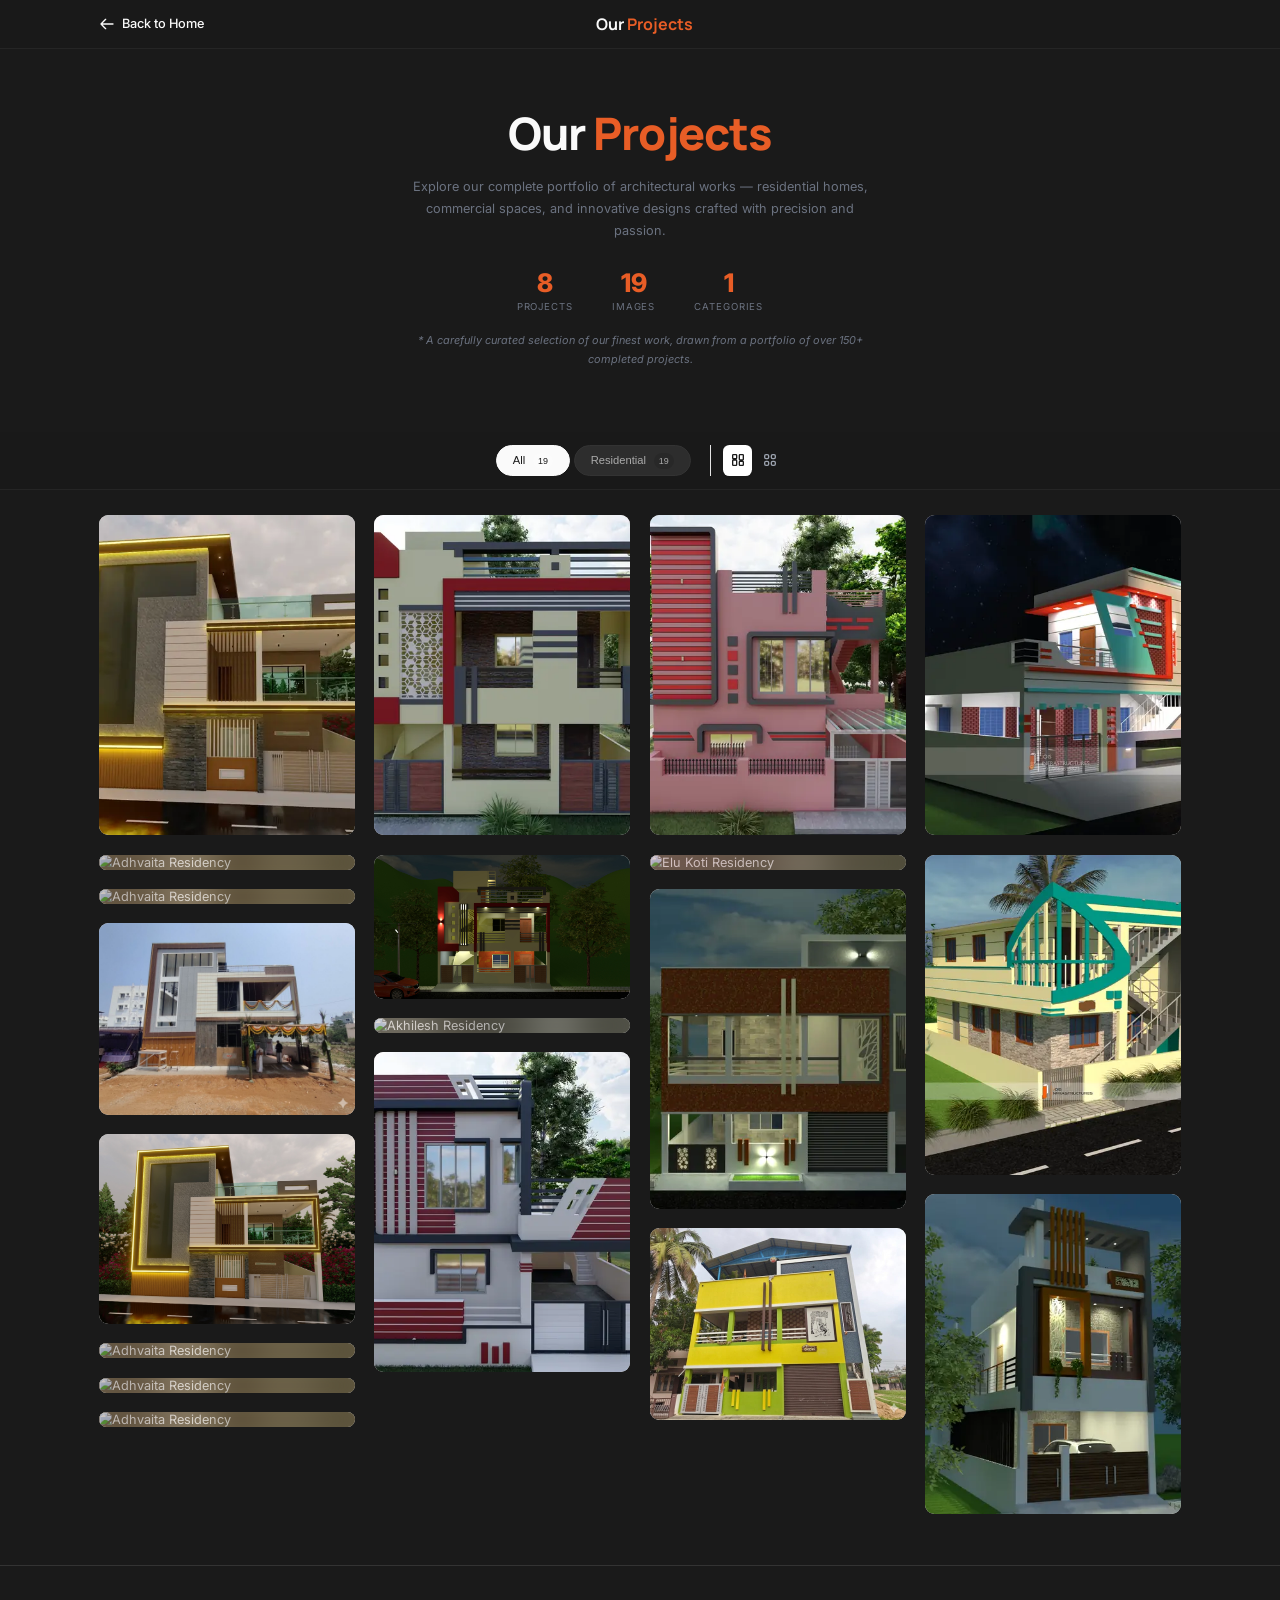
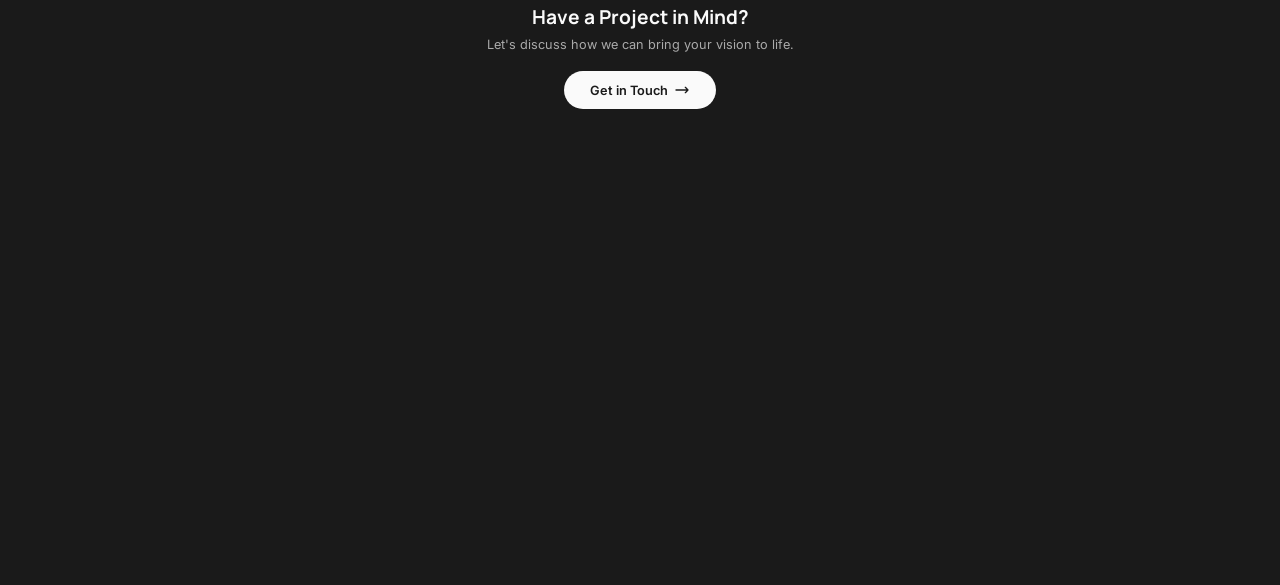
==== all_projects.html @ acb68483 "Initial COmmit" ====
<!DOCTYPE html>
<html lang="en">
<head>
    <meta charset="UTF-8">
    <meta name="viewport" content="width=device-width, initial-scale=1.0">
    <title>Jois Infrastructures</title>
    
    <!-- Your existing CSS -->
    <link rel="stylesheet" href="styles.css">
    
    <!-- Google Fonts (if using) -->
    <link rel="preconnect" href="https://fonts.googleapis.com">
    <link rel="preconnect" href="https://fonts.gstatic.com" crossorigin>
    <link href="https://fonts.googleapis.com/css2?family=Manrope:wght@300;400;500;600;700;800&family=Inter:wght@300;400;500;600;700&display=swap" rel="stylesheet">
    <link rel="icon" type="image/png" sizes="16x16" href="images/logo/icon/16x16.png">
    <link rel="icon" type="image/png" sizes="48x48" href="images/logo/icon/48x48.png">
    <link rel="icon" type="image/png" sizes="128x128" href="images/logo/icon/128x128.png">
    <script src="https://cdn.tailwindcss.com"></script>
    <script>
      tailwind.config = {
        theme: {
          extend: {
            colors: {
              primary: '#1A1A1A',
              'primary-container': '#2D2D2D',
              secondary: '#666666',
              tertiary: '#7A2E0A',
              'tertiary-container': '#B84417',
              'tertiary-fixed': '#FFB088',
              'tertiary-fixed-dim': '#E85D26',
              'on-primary': '#ffffff',
              'on-surface': '#1A1A1A',
              'on-surface-variant': '#555555',
              surface: '#FAFAFA',
              'surface-container': '#F2F2F2',
              'surface-container-low': '#F5F5F5',
              'surface-container-lowest': '#ffffff',
              'surface-container-high': '#EBEBEB',
              'surface-dim': '#E0E0E0',
              outline: '#999999',
              'outline-variant': '#D0D0D0',
              'primary-fixed': '#FFE0D0',
              'primary-fixed-dim': '#FFB088',
            },
            fontFamily: {
              manrope: ['Manrope', 'sans-serif'],
              inter: ['Inter', 'sans-serif'],
            },
          }
        }
      }
    </script>
    
    <style>
        /* ============================================
           PROJECTS PAGE SPECIFIC STYLES
           ============================================ */
        
        * {
            margin: 0;
            padding: 0;
            box-sizing: border-box;
        }

        body {
            font-family: 'Inter', sans-serif;
            background-color: #1A1A1A;
            color: #FAFAFA;
            min-height: 100vh;
        }

        h1, h2, h3, h4, .header-title {
            font-family: 'Manrope', sans-serif;
        }

        /* ============================================
           HEADER / NAVIGATION
           ============================================ */
        .projects-header {
            position: fixed;
            top: 0;
            left: 0;
            right: 0;
            z-index: 100;
            background: rgba(26, 26, 26, 0.95);
            backdrop-filter: blur(20px);
            -webkit-backdrop-filter: blur(20px);
            border-bottom: 1px solid rgba(255, 255, 255, 0.05);
            transition: all 0.3s ease;
        }

        .projects-header.scrolled {
            box-shadow: 0 4px 20px rgba(0, 0, 0, 0.5);
        }

        .header-inner {
            max-width: 1400px;
            margin: 0 auto;
            padding: 1rem 1.5rem;
            display: flex;
            justify-content: space-between;
            align-items: center;
        }

        .back-link {
            display: flex;
            align-items: center;
            gap: 0.5rem;
            color: #FAFAFA;
            text-decoration: none;
            font-weight: 500;
            transition: color 0.3s;
        }

        .back-link:hover {
            color: #E85D26;
        }

        .back-link svg {
            width: 20px;
            height: 20px;
            transition: transform 0.3s;
        }

        .back-link:hover svg {
            transform: translateX(-4px);
        }

        .header-title {
            font-size: 1.25rem;
            font-weight: 700;
        }

        .header-title span {
            color: #E85D26;
        }

        /* ============================================
           PAGE HERO
           ============================================ */
        .page-hero {
            padding: 8rem 1.5rem 3rem;
            text-align: center;
            background: linear-gradient(to bottom, #1A1A1A, #1A1A1A);
        }

        .page-hero h1 {
            font-size: clamp(2rem, 5vw, 3.5rem);
            font-weight: 800;
            margin-bottom: 1rem;
            letter-spacing: -0.02em;
        }

        .page-hero h1 span {
            color: #E85D26;
        }

        .page-hero p {
            color: #6b7280;
            max-width: 600px;
            margin: 0 auto 2rem;
            line-height: 1.7;
        }

        /* Stats */
        .stats-row {
            display: flex;
            justify-content: center;
            gap: 3rem;
            margin-top: 2rem;
        }

        .stat-item {
            text-align: center;
        }

        .stat-number {
            font-size: 2rem;
            font-weight: 800;
            color: #E85D26;
        }

        .stat-label {
            font-size: 0.75rem;
            text-transform: uppercase;
            letter-spacing: 0.1em;
            color: #6b7280;
            margin-top: 0.25rem;
        }

        .stats-disclaimer {
            margin-top: 1.5rem;
            font-size: 0.85rem;
            color: #AAAAAA;
            font-style: italic;
            max-width: 600px;
            margin-left: auto;
            margin-right: auto;
        }

        /* ============================================
           FILTER TABS
           ============================================ */
        .filter-section {
            position: sticky;
            top: 60px;
            z-index: 50;
            background: rgba(26, 26, 26, 0.95);
            backdrop-filter: blur(10px);
            -webkit-backdrop-filter: blur(10px);
            padding: 1rem 1.5rem;
            border-bottom: 1px solid rgba(255, 255, 255, 0.05);
        }

        .filter-container {
            max-width: 1400px;
            margin: 0 auto;
            display: flex;
            justify-content: center;
            align-items: center;
            gap: 0.5rem;
            flex-wrap: wrap;
        }

        .filter-btn {
            padding: 0.5rem 1.25rem;
            border: 1px solid #333333;
            background: #2D2D2D;
            border-radius: 9999px;
            font-size: 0.875rem;
            font-weight: 500;
            color: #AAAAAA;
            cursor: pointer;
            transition: all 0.3s cubic-bezier(0.4, 0, 0.2, 1);
        }

        .filter-btn:hover {
            border-color: #E85D26;
            color: #E85D26;
        }

        .filter-btn.active {
            background: #FAFAFA;
            border-color: #FAFAFA;
            color: #1A1A1A;
        }

        .filter-btn .count {
            display: inline-flex;
            align-items: center;
            justify-content: center;
            min-width: 20px;
            height: 20px;
            padding: 0 6px;
            margin-left: 6px;
            background: rgba(0, 0, 0, 0.1);
            border-radius: 10px;
            font-size: 0.7rem;
        }

        .filter-btn.active .count {
            background: rgba(255, 255, 255, 0.2);
        }

        /* View toggle */
        .view-toggle {
            display: flex;
            gap: 0.25rem;
            margin-left: 1rem;
            padding-left: 1rem;
            border-left: 1px solid #e5e5e5;
        }

        .view-btn {
            padding: 0.5rem;
            background: transparent;
            border: none;
            border-radius: 8px;
            cursor: pointer;
            color: #9ca3af;
            transition: all 0.2s;
        }

        .view-btn:hover {
            color: #6b7280;
            background: rgba(0, 0, 0, 0.05);
        }

        .view-btn.active {
            color: #1A1A1A;
            background: white;
            box-shadow: 0 1px 3px rgba(0, 0, 0, 0.1);
        }

        .view-btn svg {
            width: 20px;
            height: 20px;
        }

        /* ============================================
           MASONRY GRID
           ============================================ */
        .gallery-section {
            padding: 2rem 1.5rem 4rem;
            max-width: 1400px;
            margin: 0 auto;
        }

        /* CSS Columns Masonry */
        .masonry-grid {
            column-count: 2;
            column-gap: 1rem;
        }

        @media (min-width: 640px) {
            .masonry-grid {
                column-count: 2;
                column-gap: 1.25rem;
            }
        }

        @media (min-width: 768px) {
            .masonry-grid {
                column-count: 3;
            }
        }

        @media (min-width: 1024px) {
            .masonry-grid {
                column-count: 4;
                column-gap: 1.5rem;
            }
        }

        /* Grid View (alternative) */
        .masonry-grid.grid-view {
            column-count: unset;
            display: grid;
            grid-template-columns: repeat(2, 1fr);
            gap: 1rem;
        }

        @media (min-width: 640px) {
            .masonry-grid.grid-view {
                grid-template-columns: repeat(3, 1fr);
            }
        }

        @media (min-width: 1024px) {
            .masonry-grid.grid-view {
                grid-template-columns: repeat(4, 1fr);
                gap: 1.25rem;
            }
        }

        /* ============================================
           MASONRY ITEM / PROJECT CARD
           ============================================ */
        .masonry-item {
            break-inside: avoid;
            margin-bottom: 1rem;
            position: relative;
            border-radius: 12px;
            overflow: hidden;
            background: #e5e5e5;
            cursor: pointer;
            transition: transform 0.4s cubic-bezier(0.4, 0, 0.2, 1),
                        box-shadow 0.4s cubic-bezier(0.4, 0, 0.2, 1);
        }

        @media (min-width: 768px) {
            .masonry-item {
                margin-bottom: 1.25rem;
            }
        }

        @media (min-width: 1024px) {
            .masonry-item {
                margin-bottom: 1.5rem;
            }
        }

        .masonry-item:hover {
            transform: translateY(-4px);
            box-shadow: 0 20px 40px rgba(0, 0, 0, 0.15);
        }

        /* Grid view adjustments */
        .masonry-grid.grid-view .masonry-item {
            margin-bottom: 0;
            aspect-ratio: 4/5;
        }

        /* Image container */
        .masonry-image-container {
            position: relative;
            width: 100%;
            overflow: hidden;
        }

        .masonry-grid.grid-view .masonry-image-container {
            height: 100%;
        }

        /* Blur placeholder */
        .masonry-blur {
            position: absolute;
            inset: 0;
            width: 100%;
            height: 100%;
            object-fit: cover;
            filter: blur(20px);
            transform: scale(1.1);
            transition: opacity 0.4s ease;
            z-index: 1;
        }

        .masonry-blur.hidden {
            opacity: 0;
        }

        /* Main image */
        .masonry-image {
            width: 100%;
            height: auto;
            display: block;
            opacity: 0;
            transition: opacity 0.4s ease, transform 0.6s cubic-bezier(0.4, 0, 0.2, 1);
        }

        .masonry-grid.grid-view .masonry-image {
            position: absolute;
            inset: 0;
            height: 100%;
            object-fit: cover;
        }

        .masonry-image.loaded {
            opacity: 1;
        }

        .masonry-item:hover .masonry-image {
            transform: scale(1.05);
        }

        /* Project overlay */
        .masonry-overlay {
            position: absolute;
            inset: 0;
            display: flex;
            flex-direction: column;
            justify-content: flex-end;
            padding: 1.25rem;
            background: linear-gradient(
                to top,
                rgba(45, 41, 38, 0.95) 0%,
                rgba(45, 41, 38, 0.6) 40%,
                transparent 100%
            );
            opacity: 0;
            transition: opacity 0.3s ease;
            z-index: 10;
        }

        .masonry-item:hover .masonry-overlay {
            opacity: 1;
        }

        /* Always show on touch devices */
        @media (hover: none) and (pointer: coarse) {
            .masonry-overlay {
                opacity: 1;
                background: linear-gradient(
                    to top,
                    rgba(45, 41, 38, 0.9) 0%,
                    rgba(45, 41, 38, 0.4) 50%,
                    transparent 100%
                );
            }
        }

        .masonry-overlay h3 {
            color: white;
            font-size: 1rem;
            font-weight: 700;
            margin-bottom: 0.25rem;
            line-height: 1.3;
        }

        @media (min-width: 768px) {
            .masonry-overlay h3 {
                font-size: 1.125rem;
            }
        }

        .masonry-overlay .category {
            font-size: 0.65rem;
            text-transform: uppercase;
            letter-spacing: 0.1em;
            color: rgba(255, 255, 255, 0.7);
            margin-bottom: 0.25rem;
        }

        .masonry-overlay .location {
            display: flex;
            align-items: center;
            gap: 0.25rem;
            font-size: 0.75rem;
            color: rgba(255, 255, 255, 0.8);
        }

        .masonry-overlay .location svg {
            width: 12px;
            height: 12px;
            flex-shrink: 0;
        }

        /* Image count badge */
        .image-count {
            position: absolute;
            top: 0.75rem;
            right: 0.75rem;
            display: flex;
            align-items: center;
            gap: 0.25rem;
            padding: 0.35rem 0.6rem;
            background: rgba(0, 0, 0, 0.6);
            backdrop-filter: blur(8px);
            border-radius: 6px;
            color: white;
            font-size: 0.7rem;
            font-weight: 500;
            z-index: 15;
            opacity: 0;
            transform: translateY(-5px);
            transition: all 0.3s ease;
        }

        .masonry-item:hover .image-count {
            opacity: 1;
            transform: translateY(0);
        }

        @media (hover: none) {
            .image-count {
                opacity: 1;
                transform: translateY(0);
            }
        }

        .image-count svg {
            width: 12px;
            height: 12px;
        }

        /* ============================================
           ITEM ANIMATIONS
           ============================================ */
        @keyframes fadeInUp {
            from {
                opacity: 0;
                transform: translateY(30px);
            }
            to {
                opacity: 1;
                transform: translateY(0);
            }
        }

        .masonry-item {
            opacity: 0;
            animation: fadeInUp 0.6s cubic-bezier(0.16, 1, 0.3, 1) forwards;
        }

        /* Filter transition */
        .masonry-item.filtering-out {
            opacity: 0;
            transform: scale(0.9);
            transition: all 0.3s ease;
        }

        .masonry-item.hidden {
            display: none;
        }

        /* ============================================
           LIGHTBOX
           ============================================ */
        .lightbox {
            position: fixed;
            inset: 0;
            z-index: 1000;
            background: rgba(0, 0, 0, 0.95);
            display: flex;
            align-items: center;
            justify-content: center;
            opacity: 0;
            visibility: hidden;
            transition: all 0.3s ease;
        }

        .lightbox.active {
            opacity: 1;
            visibility: visible;
        }

        .lightbox-content {
            position: relative;
            max-width: 90vw;
            max-height: 90vh;
            display: flex;
            flex-direction: column;
            align-items: center;
        }

        .lightbox-image-container {
            position: relative;
            display: flex;
            align-items: center;
            justify-content: center;
            max-width: 100%;
            max-height: 80vh;
        }

        .lightbox-image {
            max-width: 100%;
            max-height: 80vh;
            object-fit: contain;
            border-radius: 8px;
            opacity: 0;
            transition: opacity 0.3s ease;
        }

        .lightbox-image.loaded {
            opacity: 1;
        }

        .lightbox-loader {
            position: absolute;
            width: 40px;
            height: 40px;
            border: 3px solid rgba(255, 255, 255, 0.2);
            border-top-color: white;
            border-radius: 50%;
            animation: spin 1s linear infinite;
        }

        @keyframes spin {
            to { transform: rotate(360deg); }
        }

        .lightbox-loader.hidden {
            display: none;
        }

        /* Lightbox info */
        .lightbox-info {
            text-align: center;
            padding: 1.5rem;
            color: white;
        }

        .lightbox-title {
            font-size: 1.25rem;
            font-weight: 700;
            margin-bottom: 0.25rem;
        }

        .lightbox-meta {
            font-size: 0.875rem;
            color: rgba(255, 255, 255, 0.7);
        }

        .lightbox-counter {
            font-size: 0.75rem;
            color: rgba(255, 255, 255, 0.5);
            margin-top: 0.5rem;
        }

        /* Lightbox controls */
        .lightbox-close {
            position: absolute;
            top: 1rem;
            right: 1rem;
            width: 44px;
            height: 44px;
            display: flex;
            align-items: center;
            justify-content: center;
            background: rgba(255, 255, 255, 0.1);
            border: none;
            border-radius: 50%;
            color: white;
            cursor: pointer;
            transition: all 0.2s;
            z-index: 10;
        }

        .lightbox-close:hover {
            background: rgba(255, 255, 255, 0.2);
            transform: rotate(90deg);
        }

        .lightbox-close svg {
            width: 24px;
            height: 24px;
        }

        .lightbox-nav {
            position: absolute;
            top: 50%;
            transform: translateY(-50%);
            width: 50px;
            height: 50px;
            display: flex;
            align-items: center;
            justify-content: center;
            background: rgba(255, 255, 255, 0.1);
            border: none;
            border-radius: 50%;
            color: white;
            cursor: pointer;
            transition: all 0.2s;
            z-index: 10;
        }

        .lightbox-nav:hover {
            background: rgba(255, 255, 255, 0.2);
        }

        .lightbox-nav:disabled {
            opacity: 0.3;
            cursor: not-allowed;
        }

        .lightbox-nav svg {
            width: 24px;
            height: 24px;
        }

        .lightbox-prev {
            left: 1rem;
        }

        .lightbox-next {
            right: 1rem;
        }

        @media (max-width: 768px) {
            .lightbox-nav {
                width: 40px;
                height: 40px;
            }

            .lightbox-prev {
                left: 0.5rem;
            }

            .lightbox-next {
                right: 0.5rem;
            }
        }

        /* Thumbnail strip */
        .lightbox-thumbnails {
            display: flex;
            gap: 0.5rem;
            padding: 1rem;
            max-width: 100%;
            overflow-x: auto;
            scrollbar-width: none;
        }

        .lightbox-thumbnails::-webkit-scrollbar {
            display: none;
        }

        .lightbox-thumb {
            flex-shrink: 0;
            width: 60px;
            height: 60px;
            border-radius: 6px;
            overflow: hidden;
            cursor: pointer;
            opacity: 0.5;
            transition: all 0.2s;
            border: 2px solid transparent;
        }

        .lightbox-thumb:hover {
            opacity: 0.8;
        }

        .lightbox-thumb.active {
            opacity: 1;
            border-color: white;
        }

        .lightbox-thumb img {
            width: 100%;
            height: 100%;
            object-fit: cover;
        }

        /* ============================================
           LOADING STATE
           ============================================ */
        .loading-state {
            display: flex;
            flex-direction: column;
            align-items: center;
            justify-content: center;
            min-height: 400px;
            color: #6b7280;
        }

        .loading-spinner {
            width: 40px;
            height: 40px;
            border: 3px solid #e5e5e5;
            border-top-color: #E85D26;
            border-radius: 50%;
            animation: spin 1s linear infinite;
            margin-bottom: 1rem;
        }

        /* ============================================
           EMPTY STATE
           ============================================ */
        .empty-state {
            display: flex;
            flex-direction: column;
            align-items: center;
            justify-content: center;
            min-height: 300px;
            text-align: center;
            color: #6b7280;
            padding: 2rem;
        }

        .empty-state svg {
            width: 64px;
            height: 64px;
            margin-bottom: 1rem;
            opacity: 0.5;
        }

        .empty-state h3 {
            font-size: 1.25rem;
            font-weight: 600;
            margin-bottom: 0.5rem;
            color: #1A1A1A;
        }

        .empty-state p {
            margin-bottom: 1.5rem;
        }

        .empty-state button {
            padding: 0.75rem 1.5rem;
            background: #1A1A1A;
            color: white;
            border: none;
            border-radius: 9999px;
            font-weight: 500;
            cursor: pointer;
            transition: background 0.3s;
        }

        .empty-state button:hover {
            background: #E85D26;
        }

        /* ============================================
           FOOTER
           ============================================ */
        .projects-footer {
            padding: 3rem 1.5rem;
            text-align: center;
            background: #1A1A1A;
            border-top: 1px solid #333333;
        }

        .footer-cta h3 {
            font-size: 1.5rem;
            font-weight: 700;
            margin-bottom: 0.5rem;
            color: #FAFAFA;
        }

        .footer-cta p {
            color: #AAAAAA;
            margin-bottom: 1.5rem;
        }

        .footer-cta a {
            display: inline-flex;
            align-items: center;
            gap: 0.5rem;
            padding: 0.875rem 2rem;
            background: #FAFAFA;
            color: #1A1A1A;
            text-decoration: none;
            border-radius: 9999px;
            font-weight: 600;
            transition: all 0.3s;
        }

        .footer-cta a:hover {
            background: #E85D26;
            color: white;
            transform: translateY(-2px);
        }

        /* ============================================
           SCROLL TO TOP
           ============================================ */
        .scroll-to-top {
            position: fixed;
            bottom: 2rem;
            right: 2rem;
            width: 48px;
            height: 48px;
            display: flex;
            align-items: center;
            justify-content: center;
            background: #1A1A1A;
            color: white;
            border: none;
            border-radius: 50%;
            cursor: pointer;
            opacity: 0;
            visibility: hidden;
            transform: translateY(10px);
            transition: all 0.3s ease;
            z-index: 50;
            box-shadow: 0 4px 15px rgba(0, 0, 0, 0.2);
        }

        .scroll-to-top.visible {
            opacity: 1;
            visibility: visible;
            transform: translateY(0);
        }

        .scroll-to-top:hover {
            background: #E85D26;
            transform: translateY(-2px);
        }

        .scroll-to-top svg {
            width: 24px;
            height: 24px;
        }
    </style>
</head>
<body>
    <!-- Header -->
    <header class="projects-header" id="projects-header">
        <div class="header-inner">
            <a href="index.html" class="back-link">
                <svg fill="none" stroke="currentColor" viewBox="0 0 24 24">
                    <path stroke-linecap="round" stroke-linejoin="round" stroke-width="2" d="M10 19l-7-7m0 0l7-7m-7 7h18"/>
                </svg>
                <span>Back to Home</span>
            </a>
            <div class="header-title">Our <span>Projects</span></div>
            <div style="width: 120px;"></div> <!-- Spacer for centering -->
        </div>
    </header>

    <!-- Page Hero -->
    <section class="page-hero">
        <h1>Our <span>Projects</span></h1>
        <p>Explore our complete portfolio of architectural works — residential homes, commercial spaces, and innovative designs crafted with precision and passion.</p>
        
        <div class="stats-row" id="stats-row">
            <div class="stat-item">
                <div class="stat-number" id="stat-projects">0</div>
                <div class="stat-label">Projects</div>
            </div>
            <div class="stat-item">
                <div class="stat-number" id="stat-images">0</div>
                <div class="stat-label">Images</div>
            </div>
            <div class="stat-item">
                <div class="stat-number" id="stat-categories">0</div>
                <div class="stat-label">Categories</div>
            </div>
        </div>
        
        <div class="stats-disclaimer">
            <p>* A carefully curated selection of our finest work, drawn from a portfolio of over 150+ completed projects.</p>
        </div>
    </section>

    <!-- Filter Section -->
    <section class="filter-section" id="filter-section">
        <div class="filter-container">
            <div id="filter-buttons">
                <!-- Filters injected by JS -->
            </div>
            
            <div class="view-toggle">
                <button class="view-btn active" data-view="masonry" title="Masonry View">
                    <svg fill="none" stroke="currentColor" viewBox="0 0 24 24">
                        <path stroke-linecap="round" stroke-linejoin="round" stroke-width="2" d="M4 5a1 1 0 011-1h4a1 1 0 011 1v4a1 1 0 01-1 1H5a1 1 0 01-1-1V5zm10 0a1 1 0 011-1h4a1 1 0 011 1v6a1 1 0 01-1 1h-4a1 1 0 01-1-1V5zM4 13a1 1 0 011-1h4a1 1 0 011 1v6a1 1 0 01-1 1H5a1 1 0 01-1-1v-6zm10 2a1 1 0 011-1h4a1 1 0 011 1v4a1 1 0 01-1 1h-4a1 1 0 01-1-1v-4z"/>
                    </svg>
                </button>
                <button class="view-btn" data-view="grid" title="Grid View">
                    <svg fill="none" stroke="currentColor" viewBox="0 0 24 24">
                        <path stroke-linecap="round" stroke-linejoin="round" stroke-width="2" d="M4 6a2 2 0 012-2h2a2 2 0 012 2v2a2 2 0 01-2 2H6a2 2 0 01-2-2V6zm10 0a2 2 0 012-2h2a2 2 0 012 2v2a2 2 0 01-2 2h-2a2 2 0 01-2-2V6zM4 16a2 2 0 012-2h2a2 2 0 012 2v2a2 2 0 01-2 2H6a2 2 0 01-2-2v-2zm10 0a2 2 0 012-2h2a2 2 0 012 2v2a2 2 0 01-2 2h-2a2 2 0 01-2-2v-2z"/>
                    </svg>
                </button>
            </div>
        </div>
    </section>

    <!-- Gallery Section -->
    <section class="gallery-section">
        <div class="masonry-grid" id="masonry-grid">
            <!-- Loading State -->
            <div class="loading-state" id="loading-state">
                <div class="loading-spinner"></div>
                <p>Loading projects...</p>
            </div>
        </div>
    </section>

    <!-- Footer CTA -->
    <footer class="projects-footer">
        <div class="footer-cta">
            <h3>Have a Project in Mind?</h3>
            <p>Let's discuss how we can bring your vision to life.</p>
            <a href="index.html#contact">
                Get in Touch
                <svg fill="none" stroke="currentColor" viewBox="0 0 24 24" style="width:20px;height:20px">
                    <path stroke-linecap="round" stroke-linejoin="round" stroke-width="2" d="M17 8l4 4m0 0l-4 4m4-4H3"/>
                </svg>
            </a>
        </div>
    </footer>

    <!-- Scroll to Top -->
    <button class="scroll-to-top" id="scroll-to-top" aria-label="Scroll to top">
        <svg fill="none" stroke="currentColor" viewBox="0 0 24 24">
            <path stroke-linecap="round" stroke-linejoin="round" stroke-width="2" d="M5 10l7-7m0 0l7 7m-7-7v18"/>
        </svg>
    </button>

    <!-- Lightbox -->
    <div class="lightbox" id="lightbox" role="dialog" aria-modal="true" aria-label="Image viewer">
        <button class="lightbox-close" id="lightbox-close" aria-label="Close lightbox">
            <svg fill="none" stroke="currentColor" viewBox="0 0 24 24">
                <path stroke-linecap="round" stroke-linejoin="round" stroke-width="2" d="M6 18L18 6M6 6l12 12"/>
            </svg>
        </button>
        
        <button class="lightbox-nav lightbox-prev" id="lightbox-prev" aria-label="Previous image">
            <svg fill="none" stroke="currentColor" viewBox="0 0 24 24">
                <path stroke-linecap="round" stroke-linejoin="round" stroke-width="2" d="M15 19l-7-7 7-7"/>
            </svg>
        </button>
        
        <div class="lightbox-content">
            <div class="lightbox-image-container">
                <div class="lightbox-loader" id="lightbox-loader"></div>
                <img src="" alt="" class="lightbox-image" id="lightbox-image">
            </div>
            <div class="lightbox-info">
                <h4 class="lightbox-title" id="lightbox-title">Project Name</h4>
                <p class="lightbox-meta" id="lightbox-meta">Category • Location</p>
                <p class="lightbox-counter" id="lightbox-counter">1 / 5</p>
            </div>
            <div class="lightbox-thumbnails" id="lightbox-thumbnails">
                <!-- Thumbnails injected by JS -->
            </div>
        </div>
        
        <button class="lightbox-nav lightbox-next" id="lightbox-next" aria-label="Next image">
            <svg fill="none" stroke="currentColor" viewBox="0 0 24 24">
                <path stroke-linecap="round" stroke-linejoin="round" stroke-width="2" d="M9 5l7 7-7 7"/>
            </svg>
        </button>
    </div>

    <!-- JavaScript -->
    <script>
    (function() {
        'use strict';

        // ============================================
        // CONFIGURATION
        // ============================================
        const CONFIG = {
            jsonPath: 'projects.json',
            defaultCategory: 'All',
            animationDelay: 0.05,
            observerThreshold: 0.1,
            observerRootMargin: '100px'
        };

        // ============================================
        // STATE
        // ============================================
        let projects = [];
        let allImages = [];
        let currentFilter = 'All';
        let currentView = 'masonry';
        let lightboxImages = [];
        let lightboxIndex = 0;

        // ============================================
        // DOM ELEMENTS
        // ============================================
        const grid = document.getElementById('masonry-grid');
        const loadingState = document.getElementById('loading-state');
        const filterContainer = document.getElementById('filter-buttons');
        const lightbox = document.getElementById('lightbox');
        const lightboxImage = document.getElementById('lightbox-image');
        const lightboxTitle = document.getElementById('lightbox-title');
        const lightboxMeta = document.getElementById('lightbox-meta');
        const lightboxCounter = document.getElementById('lightbox-counter');
        const lightboxThumbnails = document.getElementById('lightbox-thumbnails');
        const lightboxLoader = document.getElementById('lightbox-loader');
        const scrollToTopBtn = document.getElementById('scroll-to-top');
        const header = document.getElementById('projects-header');

        // ============================================
        // INTERSECTION OBSERVER FOR LAZY LOADING
        // ============================================
        const imageObserver = new IntersectionObserver((entries) => {
            entries.forEach(entry => {
                if (entry.isIntersecting) {
                    const item = entry.target;
                    const img = item.querySelector('.masonry-image');
                    
                    if (img?.dataset.src) {
                        loadImage(img);
                    }
                    
                    imageObserver.unobserve(item);
                }
            });
        }, {
            threshold: CONFIG.observerThreshold,
            rootMargin: CONFIG.observerRootMargin
        });

        // ============================================
        // LOAD IMAGE
        // ============================================
        function loadImage(img) {
            const preload = new Image();
            
            preload.onload = () => {
                img.src = img.dataset.src;
                img.classList.add('loaded');
                
                const blur = img.parentElement.querySelector('.masonry-blur');
                if (blur) {
                    setTimeout(() => blur.classList.add('hidden'), 100);
                }
            };
            
            preload.onerror = () => {
                console.warn('Failed to load:', img.dataset.src);
                img.src = img.dataset.src;
                img.classList.add('loaded');
            };
            
            preload.src = img.dataset.src;
        }

        // ============================================
        // CREATE MASONRY ITEM
        // ============================================
        function createMasonryItem(imageData, index) {
            const item = document.createElement('div');
            item.className = 'masonry-item';
            item.dataset.category = imageData.category;
            item.dataset.projectId = imageData.projectId;
            item.dataset.imageIndex = index;
            item.style.animationDelay = `${index * CONFIG.animationDelay}s`;

            const thumbnail = imageData.thumbnail || imageData.src;
            const blur = imageData.blurDataUrl || '';
            const color = imageData.dominantColor || '#e5e7eb';

            item.innerHTML = `
                <div class="masonry-image-container" style="background-color: ${color}">
                    ${blur ? 
                        `<img src="${blur}" alt="" class="masonry-blur" aria-hidden="true">` : 
                        `<div class="masonry-blur" style="background: ${color}"></div>`
                    }
                    <img 
                        src="[data-uri]"
                        data-src="${thumbnail}"
                        alt="${imageData.name}"
                        class="masonry-image"
                        loading="lazy"
                        decoding="async"
                    >
                </div>
                
                <div class="image-count">
                    <svg fill="none" stroke="currentColor" viewBox="0 0 24 24">
                        <path stroke-linecap="round" stroke-linejoin="round" stroke-width="2" d="M4 16l4.586-4.586a2 2 0 012.828 0L16 16m-2-2l1.586-1.586a2 2 0 012.828 0L20 14m-6-6h.01M6 20h12a2 2 0 002-2V6a2 2 0 00-2-2H6a2 2 0 00-2 2v12a2 2 0 002 2z"/>
                    </svg>
                    ${imageData.totalImages}
                </div>
                
                <div class="masonry-overlay">
                    <p class="category">${imageData.category}</p>
                    <h3>${imageData.name}</h3>
                    <p class="location">
                        <svg fill="currentColor" viewBox="0 0 20 20">
                            <path fill-rule="evenodd" d="M5.05 4.05a7 7 0 119.9 9.9L10 18.9l-4.95-4.95a7 7 0 010-9.9zM10 11a2 2 0 100-4 2 2 0 000 4z" clip-rule="evenodd"/>
                        </svg>
                        ${imageData.location}
                    </p>
                </div>
            `;

            // Click to open lightbox
            item.addEventListener('click', () => {
                openLightbox(imageData.projectId, imageData.imageIndex);
            });

            return item;
        }

        // ============================================
        // FILTER FUNCTIONS
        // ============================================
        function getCategories() {
            const categories = new Set(['All']);
            projects.forEach(p => {
                if (p.category) categories.add(p.category);
            });
            return Array.from(categories);
        }

        function getCategoryCount(category) {
            if (category === 'All') return allImages.length;
            return allImages.filter(img => img.category === category).length;
        }

        function createFilterButtons() {
            const categories = getCategories();
            
            filterContainer.innerHTML = categories.map(cat => `
                <button class="filter-btn ${cat === 'All' ? 'active' : ''}" data-category="${cat}">
                    ${cat}
                    <span class="count">${getCategoryCount(cat)}</span>
                </button>
            `).join('');

            // Add event listeners
            filterContainer.querySelectorAll('.filter-btn').forEach(btn => {
                btn.addEventListener('click', () => {
                    const category = btn.dataset.category;
                    filterProjects(category);
                    
                    // Update active state
                    filterContainer.querySelectorAll('.filter-btn').forEach(b => b.classList.remove('active'));
                    btn.classList.add('active');
                });
            });
        }

        function filterProjects(category) {
            currentFilter = category;
            const items = grid.querySelectorAll('.masonry-item');
            
            items.forEach(item => {
                const itemCategory = item.dataset.category;
                const shouldShow = category === 'All' || itemCategory === category;
                
                if (shouldShow) {
                    item.classList.remove('hidden', 'filtering-out');
                    item.style.animationDelay = '0s';
                    item.style.animation = 'none';
                    item.offsetHeight; // Trigger reflow
                    item.style.animation = '';
                } else {
                    item.classList.add('filtering-out');
                    setTimeout(() => {
                        item.classList.add('hidden');
                    }, 300);
                }
            });
        }

        // ============================================
        // VIEW TOGGLE
        // ============================================
        function initViewToggle() {
            document.querySelectorAll('.view-btn').forEach(btn => {
                btn.addEventListener('click', () => {
                    const view = btn.dataset.view;
                    
                    document.querySelectorAll('.view-btn').forEach(b => b.classList.remove('active'));
                    btn.classList.add('active');
                    
                    if (view === 'grid') {
                        grid.classList.add('grid-view');
                    } else {
                        grid.classList.remove('grid-view');
                    }
                    
                    currentView = view;
                });
            });
        }

        // ============================================
        // LIGHTBOX
        // ============================================
        function openLightbox(projectId, startIndex = 0) {
            const project = projects.find(p => p.id === projectId);
            if (!project || !project.media) return;

            lightboxImages = project.media.filter(m => m.type === 'image').map(m => m.src);
            lightboxIndex = startIndex;

            // Set project info
            lightboxTitle.textContent = project.name;
            lightboxMeta.textContent = `${project.category} • ${project.location}`;

            // Create thumbnails
            lightboxThumbnails.innerHTML = lightboxImages.map((src, i) => `
                <div class="lightbox-thumb ${i === 0 ? 'active' : ''}" data-index="${i}">
                    <img src="${src}" alt="Thumbnail ${i + 1}">
                </div>
            `).join('');

            // Add thumbnail click events
            lightboxThumbnails.querySelectorAll('.lightbox-thumb').forEach(thumb => {
                thumb.addEventListener('click', () => {
                    goToLightboxImage(parseInt(thumb.dataset.index));
                });
            });

            // Load selected image
            loadLightboxImage(startIndex);

            // Show lightbox
            lightbox.classList.add('active');
            document.body.style.overflow = 'hidden';
        }

        function closeLightbox() {
            lightbox.classList.remove('active');
            document.body.style.overflow = '';
            lightboxImage.classList.remove('loaded');
        }

        function loadLightboxImage(index) {
            lightboxIndex = index;
            const src = lightboxImages[index];

            lightboxImage.classList.remove('loaded');
            lightboxLoader.classList.remove('hidden');

            const preload = new Image();
            preload.onload = () => {
                lightboxImage.src = src;
                lightboxImage.classList.add('loaded');
                lightboxLoader.classList.add('hidden');
            };
            preload.src = src;

            // Update counter
            lightboxCounter.textContent = `${index + 1} / ${lightboxImages.length}`;

            // Update thumbnails
            lightboxThumbnails.querySelectorAll('.lightbox-thumb').forEach((thumb, i) => {
                thumb.classList.toggle('active', i === index);
            });

            // Scroll thumbnail into view
            const activeThumb = lightboxThumbnails.querySelector('.lightbox-thumb.active');
            if (activeThumb) {
                activeThumb.scrollIntoView({ behavior: 'smooth', inline: 'center', block: 'nearest' });
            }

            // Update nav buttons
            document.getElementById('lightbox-prev').disabled = index === 0;
            document.getElementById('lightbox-next').disabled = index === lightboxImages.length - 1;
        }

        function goToLightboxImage(index) {
            if (index >= 0 && index < lightboxImages.length) {
                loadLightboxImage(index);
            }
        }

        function initLightbox() {
            // Close button
            document.getElementById('lightbox-close').addEventListener('click', closeLightbox);

            // Nav buttons
            document.getElementById('lightbox-prev').addEventListener('click', () => {
                goToLightboxImage(lightboxIndex - 1);
            });

            document.getElementById('lightbox-next').addEventListener('click', () => {
                goToLightboxImage(lightboxIndex + 1);
            });

            // Click outside to close
            lightbox.addEventListener('click', (e) => {
                if (e.target === lightbox) closeLightbox();
            });

            // Keyboard navigation
            document.addEventListener('keydown', (e) => {
                if (!lightbox.classList.contains('active')) return;

                switch(e.key) {
                    case 'Escape':
                        closeLightbox();
                        break;
                    case 'ArrowLeft':
                        goToLightboxImage(lightboxIndex - 1);
                        break;
                    case 'ArrowRight':
                        goToLightboxImage(lightboxIndex + 1);
                        break;
                }
            });
        }

        // ============================================
        // SCROLL EFFECTS
        // ============================================
        function initScrollEffects() {
            // Header shadow
            window.addEventListener('scroll', () => {
                header.classList.toggle('scrolled', window.scrollY > 10);
                scrollToTopBtn.classList.toggle('visible', window.scrollY > 500);
            }, { passive: true });

            // Scroll to top
            scrollToTopBtn.addEventListener('click', () => {
                window.scrollTo({ top: 0, behavior: 'smooth' });
            });
        }

        // ============================================
        // UPDATE STATS
        // ============================================
        function updateStats() {
            const totalImages = projects.reduce((sum, p) => sum + (p.media?.length || 0), 0);
            const categories = new Set(projects.map(p => p.category).filter(Boolean));

            // Animate numbers
            animateNumber('stat-projects', projects.length);
            animateNumber('stat-images', totalImages);
            animateNumber('stat-categories', categories.size);
        }

        function animateNumber(elementId, target) {
            const el = document.getElementById(elementId);
            const duration = 1000;
            const start = performance.now();

            function update(currentTime) {
                const elapsed = currentTime - start;
                const progress = Math.min(elapsed / duration, 1);
                const eased = 1 - Math.pow(1 - progress, 3);
                const current = Math.round(eased * target);
                
                el.textContent = current;
                
                if (progress < 1) {
                    requestAnimationFrame(update);
                }
            }

            requestAnimationFrame(update);
        }

        // ============================================
        // INITIALIZE
        // ============================================
        async function init() {
            try {
                // Fetch projects
                const response = await fetch(CONFIG.jsonPath);
                if (!response.ok) throw new Error(`HTTP ${response.status}`);
                
                projects = await response.json();

                if (!Array.isArray(projects) || projects.length === 0) {
                    throw new Error('No projects found');
                }

                // Remove loading state
                if (loadingState) loadingState.remove();

                // Build flat array of images (all images for masonry)
                allImages = projects.flatMap(project => {
                    if (project.media && project.media.length > 0) {
                        return project.media.filter(img => img.type === 'image').map((img, index) => ({
                            projectId: project.id,
                            name: project.name,
                            category: project.category || 'Uncategorized',
                            location: project.location || 'Location',
                            src: img.src,
                            thumbnail: index === 0 ? (project.thumbnail || project.coverOptimized || project.cover || img.src) : img.src,
                            blurDataUrl: project.blurDataUrl,
                            dominantColor: project.dominantColor,
                            totalImages: project.media.length,
                            imageIndex: index
                        }));
                    }
                    return [];
                });

                // Create filter buttons
                createFilterButtons();

                // Create masonry items
                allImages.forEach((imageData, index) => {
                    const item = createMasonryItem(imageData, index);
                    grid.appendChild(item);
                    imageObserver.observe(item);
                });

                // Update stats
                updateStats();

                // Init other features
                initViewToggle();
                initLightbox();
                initScrollEffects();

                console.log(`✓ Loaded ${projects.length} projects`);

            } catch (error) {
                console.error('Failed to load projects:', error);
                
                if (loadingState) {
                    loadingState.innerHTML = `
                        <div class="empty-state">
                            <svg fill="none" stroke="currentColor" viewBox="0 0 24 24">
                                <path stroke-linecap="round" stroke-linejoin="round" stroke-width="1.5" d="M12 9v2m0 4h.01m-6.938 4h13.856c1.54 0 2.502-1.667 1.732-3L13.732 4c-.77-1.333-2.694-1.333-3.464 0L3.34 16c-.77 1.333.192 3 1.732 3z"/>
                            </svg>
                            <h3>Unable to Load Projects</h3>
                            <p>Please check your connection and try again.</p>
                            <button onclick="location.reload()">Refresh Page</button>
                        </div>
                    `;
                }
            }
        }

        // Start
        if (document.readyState === 'loading') {
            document.addEventListener('DOMContentLoaded', init);
        } else {
            init();
        }

    })();
    </script>
</body>
</html>
---- styles.css ----
/* ===== CORE ANIMATIONS & GLOBAL RESETS ===== */
html { 
    scroll-behavior: smooth; 
    zoom: 0.8;
}

/* Scroll reveal */
.reveal-up {
    opacity: 0;
    transform: translateY(40px);
    transition: opacity 0.8s cubic-bezier(0.16, 1, 0.3, 1), transform 0.8s cubic-bezier(0.16, 1, 0.3, 1);
}
.reveal-up.revealed {
    opacity: 1;
    transform: translateY(0);
}

/* ===== NAVBAR ===== */
#navbar {
    background: rgba(255, 255, 255, 0.85);
    backdrop-filter: blur(20px);
    -webkit-backdrop-filter: blur(20px);
    transition: all 0.4s ease;
}
#navbar.scrolled {
    background: rgba(255, 255, 255, 0.95);
    box-shadow: 0 20px 40px rgba(26, 26, 26, 0.06);
}
.nav-link {
    color: #1A1A1A;
    position: relative;
    transition: color 0.3s ease;
}
.nav-link::after {
    content: '';
    position: absolute;
    bottom: -4px;
    left: 0;
    width: 0;
    height: 2px;
    background: linear-gradient(90deg, #E85D26, #FFB088);
    transition: width 0.4s cubic-bezier(0.16, 1, 0.3, 1);
}
.nav-link:hover::after, .nav-link.active::after {
    width: 100%;
}

/* ===== CTA BUTTONS ===== */
.cta-primary {
    background: linear-gradient(135deg, #E85D26, #C44A1C);
    color: #ffffff;
    position: relative;
    overflow: hidden;
    z-index: 1;
    transition: transform 0.3s ease, box-shadow 0.3s ease;
}
.cta-primary::before {
    content: '';
    position: absolute;
    inset: 0;
    z-index: -1;
    background: linear-gradient(135deg, #C44A1C, #E85D26);
    opacity: 0;
    transition: opacity 0.4s ease;
}
.cta-primary:hover {
    transform: translateY(-2px);
    box-shadow: 0 12px 32px rgba(232, 93, 38, 0.3);
}
.cta-primary:hover::before {
    opacity: 1;
}
.cta-primary span, .cta-primary > * {
    position: relative;
    z-index: 1;
}

.cta-secondary {
    border: 1.5px solid rgba(232, 93, 38, 0.5);
    color: #FFB088;
    transition: all 0.3s ease;
}
.cta-secondary:hover {
    background: rgba(232, 93, 38, 0.12);
    border-color: #E85D26;
    transform: translateY(-2px);
}

/* ===== FORM INPUTS ===== */
.form-input {
    border: 1.5px solid transparent;
    transition: all 0.3s ease;
}
.form-input:focus {
    border-color: #E85D26;
    background: #ffffff;
    box-shadow: 0 0 0 3px rgba(232, 93, 38, 0.08);
}

/* ===== SERVICE CARDS ===== */
.service-card {
    position: relative;
    overflow: hidden;
    box-shadow: 0 4px 24px rgba(26, 26, 26, 0.04);
    transition: all 0.5s cubic-bezier(0.16, 1, 0.3, 1);
}
.service-card::before {
    content: '';
    position: absolute;
    top: 0;
    left: 0;
    width: 3px;
    height: 0;
    background: linear-gradient(180deg, #E85D26, #FFB088);
    transition: height 0.5s cubic-bezier(0.16, 1, 0.3, 1);
}
.service-card:hover {
    transform: translateY(-4px);
    box-shadow: 0 20px 40px rgba(232, 93, 38, 0.12);
}
.service-card:hover::before {
    height: 100%;
}

/* ===== TESTIMONIAL CARDS ===== */
.testimonial-card {
    border: 1px solid rgba(255, 255, 255, 0.06);
    transition: all 0.4s ease;
    min-width: 340px;
    max-width: 400px;
    flex-shrink: 0;
}
.testimonial-card:hover {
    transform: translateY(-4px);
    border-color: rgba(232, 93, 38, 0.25);
    box-shadow: 0 20px 40px rgba(0, 0, 0, 0.15);
}

/* ===== TESTIMONIAL SCROLL ===== */
.testimonial-scroll {
    scroll-snap-type: x mandatory;
    -webkit-overflow-scrolling: touch;
    scrollbar-width: none; /* Firefox */
    -ms-overflow-style: none; /* IE/Edge */
}
.testimonial-scroll::-webkit-scrollbar {
    display: none; /* Chrome/Safari */
}
.testimonial-scroll .testimonial-card {
    scroll-snap-align: start;
}

/* ===== GALLERY FILTERS ===== */
/* .gallery-filter {
    background: transparent;
    color: #666666;
    border: 1.5px solid #D0D0D0;
    transition: all 0.3s ease;
}
.gallery-filter:hover, .gallery-filter.active {
    background: linear-gradient(135deg, #E85D26, #C44A1C);
    color: #ffffff;
    border-color: transparent;
} */

/* ===== GALLERY ITEMS ===== */
/* .gallery-item {
    box-shadow: 0 4px 24px rgba(26, 26, 26, 0.06);
    transition: all 0.5s ease;
}
.gallery-item.hidden-item {
    opacity: 0;
    transform: scale(0.8);
    pointer-events: none;
    position: absolute;
} */

/* ============================================
   GALLERY SECTION STYLES - EXPANDING CARDS
   ============================================ */

/* Gallery Container - Hidden Scrollbar */
.gallery-container {
    scrollbar-width: none;
    -ms-overflow-style: none;
    scroll-behavior: smooth;
    -webkit-overflow-scrolling: touch;
    scroll-padding: 0 24px;
}

.gallery-container::-webkit-scrollbar {
    display: none;
}

/* Show subtle scrollbar on mobile touch devices */
@media (max-width: 768px) and (hover: none) and (pointer: coarse) {
    .gallery-container {
        scrollbar-width: thin;
        scrollbar-color: rgba(139, 119, 101, 0.3) transparent;
        padding-bottom: 8px;
    }
    
    .gallery-container::-webkit-scrollbar {
        display: block;
        height: 3px;
    }
    
    .gallery-container::-webkit-scrollbar-track {
        background: transparent;
    }
    
    .gallery-container::-webkit-scrollbar-thumb {
        background: rgba(139, 119, 101, 0.3);
        border-radius: 3px;
    }
}

/* ============================================
   SKELETON LOADERS
   ============================================ */
.skeleton-loader {
    display: flex;
    min-width: 100%;
}

.skeleton-card {
    flex-shrink: 0;
    width: 200px;
    height: 400px;
    background: linear-gradient(
        90deg,
        #e5e7eb 0%,
        #f3f4f6 50%,
        #e5e7eb 100%
    );
    background-size: 200% 100%;
    animation: shimmer 1.5s ease-in-out infinite;
    border-radius: 12px;
}

@keyframes shimmer {
    0% { background-position: 200% 0; }
    100% { background-position: -200% 0; }
}

.skeleton-loader.fade-out {
    opacity: 0;
    transition: opacity 0.3s ease;
}

/* ============================================
   GALLERY CARDS - EXPANDING ON HOVER
   ============================================ */
.gallery-card {
    position: relative;
    flex-shrink: 0;
    flex-grow: 1;
    width: 200px;
    min-width: 200px;
    height: 400px;
    overflow: hidden;
    border-radius: 12px;
    cursor: pointer;
    snap-align: start;
    transition: all 0.5s cubic-bezier(0.4, 0, 0.2, 1);
    box-shadow: 0 4px 6px -1px rgba(0, 0, 0, 0.1), 
                0 2px 4px -1px rgba(0, 0, 0, 0.06);
}

/* Mobile: Fixed width, no expand */
@media (max-width: 767px) {
    .gallery-card {
        flex-shrink: 0;
        flex-grow: 0;
        width: 200px;
        min-width: 200px;
    }
}

/* Desktop: Expandable cards */
@media (min-width: 768px) {
    .gallery-card {
        flex-shrink: 1;
        flex-grow: 1;
        width: 180px;
        min-width: 150px;
        max-width: 220px;
    }
    
    /* ===== THE EXPANDING EFFECT ===== */
    .gallery-card:hover {
        flex-grow: 4;
        min-width: 350px;
        max-width: 450px;
        box-shadow: 0 25px 50px -12px rgba(0, 0, 0, 0.25);
    }
    
    /* When one card is hovered, shrink others slightly */
    .gallery-container:hover .gallery-card:not(:hover) {
        flex-grow: 0.8;
        min-width: 120px;
        max-width: 180px;
    }
}

/* Card entrance animation */
@keyframes cardFadeUp {
    from {
        opacity: 0;
        transform: translateY(30px) scale(0.95);
    }
    to {
        opacity: 1;
        transform: translateY(0) scale(1);
    }
}

.gallery-card {
    opacity: 0;
    animation: cardFadeUp 0.6s cubic-bezier(0.16, 1, 0.3, 1) forwards;
}

/* ============================================
   IMAGE CONTAINER WITH BLUR-UP
   ============================================ */
.gallery-image-container {
    position: relative;
    width: 100%;
    height: 100%;
    overflow: hidden;
    background-color: #e5e7eb;
}

/* Blur Placeholder */
.gallery-blur-placeholder {
    position: absolute;
    inset: 0;
    width: 100%;
    height: 100%;
    object-fit: cover;
    object-position: center;
    filter: blur(20px);
    transform: scale(1.1);
    transition: opacity 0.5s ease-out;
    z-index: 1;
}

.gallery-blur-placeholder.fade-out {
    opacity: 0;
}

/* Main Image */
.gallery-image {
    position: absolute;
    inset: 0;
    width: 100%;
    height: 100%;
    object-fit: cover;
    object-position: center;
    opacity: 0;
    transform: scale(1);
    transition: opacity 0.5s ease-out, transform 0.7s cubic-bezier(0.4, 0, 0.2, 1);
    z-index: 2;
}

.gallery-image.loaded {
    opacity: 1;
}

/* Hover zoom effect on image */
.gallery-card:hover .gallery-image {
    transform: scale(1.05);
}

/* ============================================
   OVERLAY WITH PROJECT INFO
   ============================================ */
.gallery-overlay {
    position: absolute;
    inset: 0;
    display: flex;
    flex-direction: column;
    justify-content: flex-end;
    padding: 1.25rem;
    color: white;
    background: linear-gradient(
        to top,
        rgba(45, 41, 38, 0.95) 0%,
        rgba(45, 41, 38, 0.7) 30%,
        rgba(45, 41, 38, 0.3) 60%,
        transparent 100%
    );
    opacity: 0;
    transform: translateY(20px);
    transition: all 0.4s cubic-bezier(0.4, 0, 0.2, 1);
    z-index: 10;
}

/* Show overlay on hover */
.gallery-card:hover .gallery-overlay,
.gallery-card:focus .gallery-overlay,
.gallery-card:focus-within .gallery-overlay {
    opacity: 1;
    transform: translateY(0);
}

/* Always show on touch devices */
@media (hover: none) and (pointer: coarse) {
    .gallery-overlay {
        opacity: 1;
        transform: translateY(0);
        background: linear-gradient(
            to top,
            rgba(45, 41, 38, 0.9) 0%,
            rgba(45, 41, 38, 0.5) 40%,
            transparent 100%
        );
        padding: 1rem;
    }
}

/* Project Title */
.gallery-overlay h3 {
    font-size: 1rem;
    font-weight: 700;
    line-height: 1.3;
    margin-bottom: 0.25rem;
    display: -webkit-box;
    -webkit-line-clamp: 2;
    -webkit-box-orient: vertical;
    overflow: hidden;
    transition: font-size 0.4s ease;
}

/* Larger title when expanded */
@media (min-width: 768px) {
    .gallery-card:hover .gallery-overlay h3 {
        font-size: 1.5rem;
        -webkit-line-clamp: 3;
    }
}

/* Category Badge */
.gallery-category {
    font-size: 0.65rem;
    letter-spacing: 0.1em;
    text-transform: uppercase;
    opacity: 0.8;
    margin-bottom: 0.25rem;
}

/* Location */
.gallery-location {
    display: flex;
    align-items: center;
    gap: 0.25rem;
    font-size: 0.75rem;
    opacity: 0.9;
}

.gallery-location svg {
    width: 12px;
    height: 12px;
    flex-shrink: 0;
}

/* Additional info shown only when expanded */
.gallery-extra-info {
    max-height: 0;
    overflow: hidden;
    opacity: 0;
    transition: all 0.4s ease;
}

.gallery-card:hover .gallery-extra-info {
    max-height: 100px;
    opacity: 1;
    margin-top: 0.75rem;
}

/* ============================================
   SCROLL INDICATORS (Mobile)
   ============================================ */
.scroll-indicator {
    width: 8px;
    height: 8px;
    border-radius: 50%;
    background: rgba(139, 119, 101, 0.3);
    transition: all 0.3s cubic-bezier(0.4, 0, 0.2, 1);
}

.scroll-indicator.active {
    background: rgba(139, 119, 101, 1);
    width: 24px;
    border-radius: 4px;
}

/* ============================================
   ERROR STATE
   ============================================ */
.gallery-error {
    display: flex;
    flex-direction: column;
    align-items: center;
    justify-content: center;
    width: 100%;
    height: 100%;
    min-height: 300px;
    color: #6b7280;
    text-align: center;
    padding: 2rem;
}

.gallery-error svg {
    width: 48px;
    height: 48px;
    margin-bottom: 1rem;
    opacity: 0.5;
}

.gallery-error button {
    padding: 0.5rem 1.5rem;
    margin-top: 1rem;
    background: #8B7765;
    color: white;
    border: none;
    border-radius: 9999px;
    cursor: pointer;
    transition: background 0.3s;
}

.gallery-error button:hover {
    background: #6d5d4e;
}

/* ============================================
   FOCUS STATES (Accessibility)
   ============================================ */
.gallery-card:focus {
    outline: none;
}

.gallery-card:focus-visible {
    outline: 3px solid rgba(139, 119, 101, 0.7);
    outline-offset: 3px;
}

/* ===== STAT CARDS ===== */
.stat-card {
    position: relative;
    overflow: hidden;
}
.stat-card::after {
    content: '';
    position: absolute;
    bottom: 0;
    left: 0;
    width: 100%;
    height: 2px;
    background: linear-gradient(90deg, transparent, #E85D26, transparent);
    transform: scaleX(0);
    transition: transform 0.6s ease;
}
.stat-card:hover::after {
    transform: scaleX(1);
}

/* ===== LIGHTBOX ===== */
#lightbox {
    position: fixed;
    inset: 0;
    background: rgba(26, 26, 26, 0.95);
    backdrop-filter: blur(8px);
    z-index: 100;
    display: none;
    align-items: center;
    justify-content: center;
    cursor: pointer;
    opacity: 0;
    transition: opacity 0.4s ease;
}
#lightbox.active {
    display: flex;
    opacity: 1;
}
#lightbox img {
    max-width: 90vw;
    max-height: 85vh;
    object-fit: contain;
    border-radius: 6px;
    box-shadow: 0 40px 80px rgba(0, 0, 0, 0.4);
}

/* ===== SCROLL PROGRESS BAR ===== */
#scroll-progress {
    position: fixed;
    top: 0;
    left: 0;
    height: 4px;
    background: linear-gradient(90deg, #E85D26, #FFB088);
    z-index: 9999;
    width: 0%;
    transition: width 0.1s ease-out;
}

@keyframes fadeUp {
    from {
        opacity: 0;
        transform: translateY(32px);
    }
    to {
        opacity: 1;
        transform: translateY(0);
    }
}

/* ===== HERO DEMO ANIMATION ===== */
@keyframes kenburns {
    0% { transform: scale(1); }
    100% { transform: scale(1.15); }
}
.animate-zoom {
    animation: kenburns 30s ease-out infinite alternate;
    will-change: transform;
}


/* ===== RESPONSIVE ===== */

/* Small phones */
@media (max-width: 480px) {
    .testimonial-card {
        min-width: 280px;
        max-width: 300px;
        padding: 1.25rem;
    }
    .gallery-item img {
        height: 200px !important;
    }
    .stat-card {
        padding: 1rem !important;
    }
    .stat-card .counter {
        font-size: 1.5rem !important;
    }
}

/* Tablets and small screens */
@media (max-width: 768px) {
    .service-card:hover { transform: none; }
    .testimonial-card:hover { transform: none; }
    .testimonial-card {
        min-width: 300px;
        max-width: 320px;
    }
    .gallery-item img {
        height: 220px !important;
    }
}

/* Medium screens */
@media (max-width: 1024px) {
    .testimonial-card {
        min-width: 320px;
        max-width: 360px;
    }
}

/* ===== CAD BLUEPRINT ANIMATION ===== */
.cad-exterior {
    --dash: 2800;
    stroke-dasharray: var(--dash);
    stroke-dashoffset: var(--dash);
    animation: cadDraw 12s cubic-bezier(0.16, 1, 0.3, 1) infinite;
}
.cad-exterior-inner {
    --dash: 2800;
    stroke-dasharray: var(--dash);
    stroke-dashoffset: var(--dash);
    animation: cadDraw 12s cubic-bezier(0.16, 1, 0.3, 1) 0.5s infinite backwards;
}
.cad-interior-1 {
    --dash: 600;
    stroke-dasharray: var(--dash);
    stroke-dashoffset: var(--dash);
    animation: cadDraw 12s cubic-bezier(0.16, 1, 0.3, 1) 1s infinite backwards;
}
.cad-interior-2, .cad-interior-3 {
    --dash: 400;
    stroke-dasharray: var(--dash);
    stroke-dashoffset: var(--dash);
    animation: cadDraw 12s cubic-bezier(0.16, 1, 0.3, 1) 1.5s infinite backwards;
}
.cad-window, .cad-door {
    --dash: 300;
    stroke-dasharray: var(--dash);
    stroke-dashoffset: var(--dash);
    animation: cadDraw 12s cubic-bezier(0.16, 1, 0.3, 1) 2s infinite backwards;
}
.cad-furniture {
    --dash: 800;
    stroke-dasharray: var(--dash);
    stroke-dashoffset: var(--dash);
    animation: cadDraw 12s cubic-bezier(0.16, 1, 0.3, 1) 2.2s infinite backwards;
}
.cad-title-block {
    --dash: 600;
    stroke-dasharray: var(--dash);
    stroke-dashoffset: var(--dash);
    animation: cadDraw 12s cubic-bezier(0.16, 1, 0.3, 1) 2.5s infinite backwards;
}
.cad-symbol {
    --dash: 200;
    stroke-dasharray: var(--dash);
    stroke-dashoffset: var(--dash);
    animation: cadDraw 12s cubic-bezier(0.16, 1, 0.3, 1) 2.6s infinite backwards;
}
.cad-dim-line {
    --dash: 800;
    stroke-dasharray: var(--dash);
    stroke-dashoffset: var(--dash);
    animation: cadDraw 12s cubic-bezier(0.16, 1, 0.3, 1) 2.7s infinite backwards;
}
.cad-text {
    opacity: 0;
    animation: cadFadeIn 12s ease 3s infinite backwards;
}
.cad-highlight-1 { animation: cadFlash1 12s ease infinite; }
.cad-highlight-2 { animation: cadFlash2 12s ease infinite; }
.cad-highlight-3 { animation: cadFlash3 12s ease infinite; }
.cad-highlight-4 { animation: cadFlash4 12s ease infinite; }
.cad-cursor {
    opacity: 0;
    animation: cadCursorMove 12s ease-in-out infinite backwards;
}

@keyframes cadDraw {
    0% { stroke-dashoffset: var(--dash); opacity: 1; }
    20% { stroke-dashoffset: 0; opacity: 1; }
    70% { stroke-dashoffset: 0; opacity: 1; }
    75% { stroke-dashoffset: 0; opacity: 0; }
    100% { stroke-dashoffset: var(--dash); opacity: 0; }
}
@keyframes cadFadeIn {
    0% { opacity: 0; transform: translateY(10px); }
    10% { opacity: 1; transform: translateY(0); }
    60% { opacity: 1; transform: translateY(0); }
    65% { opacity: 0; transform: translateY(0); }
    100% { opacity: 0; transform: translateY(0); }
}
@keyframes cadCursorMove {
    0% { opacity: 0; transform: translate(50px, 50px); }
    2% { opacity: 1; transform: translate(50px, 50px); }
    4% { transform: translate(750px, 50px); }
    8% { transform: translate(750px, 550px); }
    12% { transform: translate(50px, 550px); }
    16% { transform: translate(50px, 50px); }
    20% { transform: translate(400px, 60px); }
    22% { transform: translate(400px, 540px); }
    25% { opacity: 1; }
    26% { opacity: 0; }
    100% { opacity: 0; transform: translate(400px, 540px); }
}
/* Room Highlights Sequenced Precisely to Timeline (Range 30% to 70%) */
@keyframes cadFlash1 {
    0% { opacity: 0; }
    29% { opacity: 0; }
    31% { opacity: 0.35; }
    37% { opacity: 0.35; }
    39% { opacity: 0; }
    100% { opacity: 0; }
}
@keyframes cadFlash2 {
    0% { opacity: 0; }
    39% { opacity: 0; }
    41% { opacity: 0.35; }
    47% { opacity: 0.35; }
    49% { opacity: 0; }
    100% { opacity: 0; }
}
@keyframes cadFlash3 {
    0% { opacity: 0; }
    49% { opacity: 0; }
    51% { opacity: 0.35; }
    57% { opacity: 0.35; }
    59% { opacity: 0; }
    100% { opacity: 0; }
}
@keyframes cadFlash4 {
    0% { opacity: 0; }
    59% { opacity: 0; }
    61% { opacity: 0.35; }
    67% { opacity: 0.35; }
    69% { opacity: 0; }
    100% { opacity: 0; }
}

/* ===== TEAM FLIP CARDS ===== */
.team-card-container {
    perspective: 1000px;
}
.team-card-inner {
    position: relative;
    width: 100%;
    height: 100%;
    transition: transform 0.8s cubic-bezier(0.16, 1, 0.3, 1);
    transform-style: preserve-3d;
}
.team-card-container:hover .team-card-inner {
    transform: rotateY(180deg);
}
.team-card-front, .team-card-back {
    position: absolute;
    width: 100%;
    height: 100%;
    -webkit-backface-visibility: hidden;
    backface-visibility: hidden;
}
.team-card-back {
    transform: rotateY(180deg);
}

/* ===== VALUE CARDS (WHY JOIS) ===== */
.value-card {
    transition: all 0.5s cubic-bezier(0.16, 1, 0.3, 1);
    z-index: 1;
}
.value-card .value-number {
    user-select: none;
    pointer-events: none;
    z-index: -1;
    font-size: 120px;
    line-height: 1;
}
.value-card:hover {
    transform: translateY(-8px);
}

/* ===== FAQ ACCORDION ===== */
.faq-item {
    transition: all 0.3s ease;
}
.faq-item:hover {
    border-color: rgba(232, 93, 38, 0.2);
    box-shadow: 0 10px 30px rgba(0, 0, 0, 0.05);
}
.faq-content {
    transition: max-height 0.5s cubic-bezier(0.4, 0, 0.2, 1);
}
.faq-icon.active {
    transform: rotate(180deg);
}

.team-card-container {
    min-height: 400px;
    height: 100%;
    cursor: default;
    position: relative;
    z-index: 1;
}

.flip-card-inner {
    position: relative;
    width: 100%;
    height: 100%;
    display: grid;
    grid-template-columns: 1fr;
    grid-template-rows: 1fr;
    transition: transform 0.8s cubic-bezier(0.16, 1, 0.3, 1);
    transform-style: preserve-3d;
}

.team-card-container:hover .flip-card-inner {
    transform: rotateY(180deg);
}

.flip-card-front, .flip-card-back {
    grid-area: 1 / 1 / 2 / 2;
    width: 100%;
    height: auto;
    min-height: 100%;
    -webkit-backface-visibility: hidden;
    backface-visibility: hidden;
    border-radius: 8px;
    display: flex;
    flex-direction: column;
}

.flip-card-front {
    background: transparent;
    z-index: 2;
}

.flip-card-back {
    background: rgba(255, 255, 255, 0.05);
    backdrop-filter: blur(16px);
    -webkit-backdrop-filter: blur(16px);
    border: 1px solid rgba(255, 255, 255, 0.1);
    transform: rotateY(180deg);
    align-items: center;
    justify-content: center;
    padding: 2.5rem;
    text-align: center;
    transition: all 0.5s ease;
    z-index: 1;
}

/* Services-style hover for the team back face */
.team-card-container:hover .flip-card-back {
    background: rgba(255, 255, 255, 0.1);
    border-color: rgba(232, 93, 38, 0.4);
    box-shadow: 0 20px 40px rgba(232, 93, 38, 0.15);
}

/* Mobile Adjustments */
@media (max-width: 768px) {
    .team-card-container { min-height: 380px; }
    .flip-card-back { padding: 1.5rem; }
}
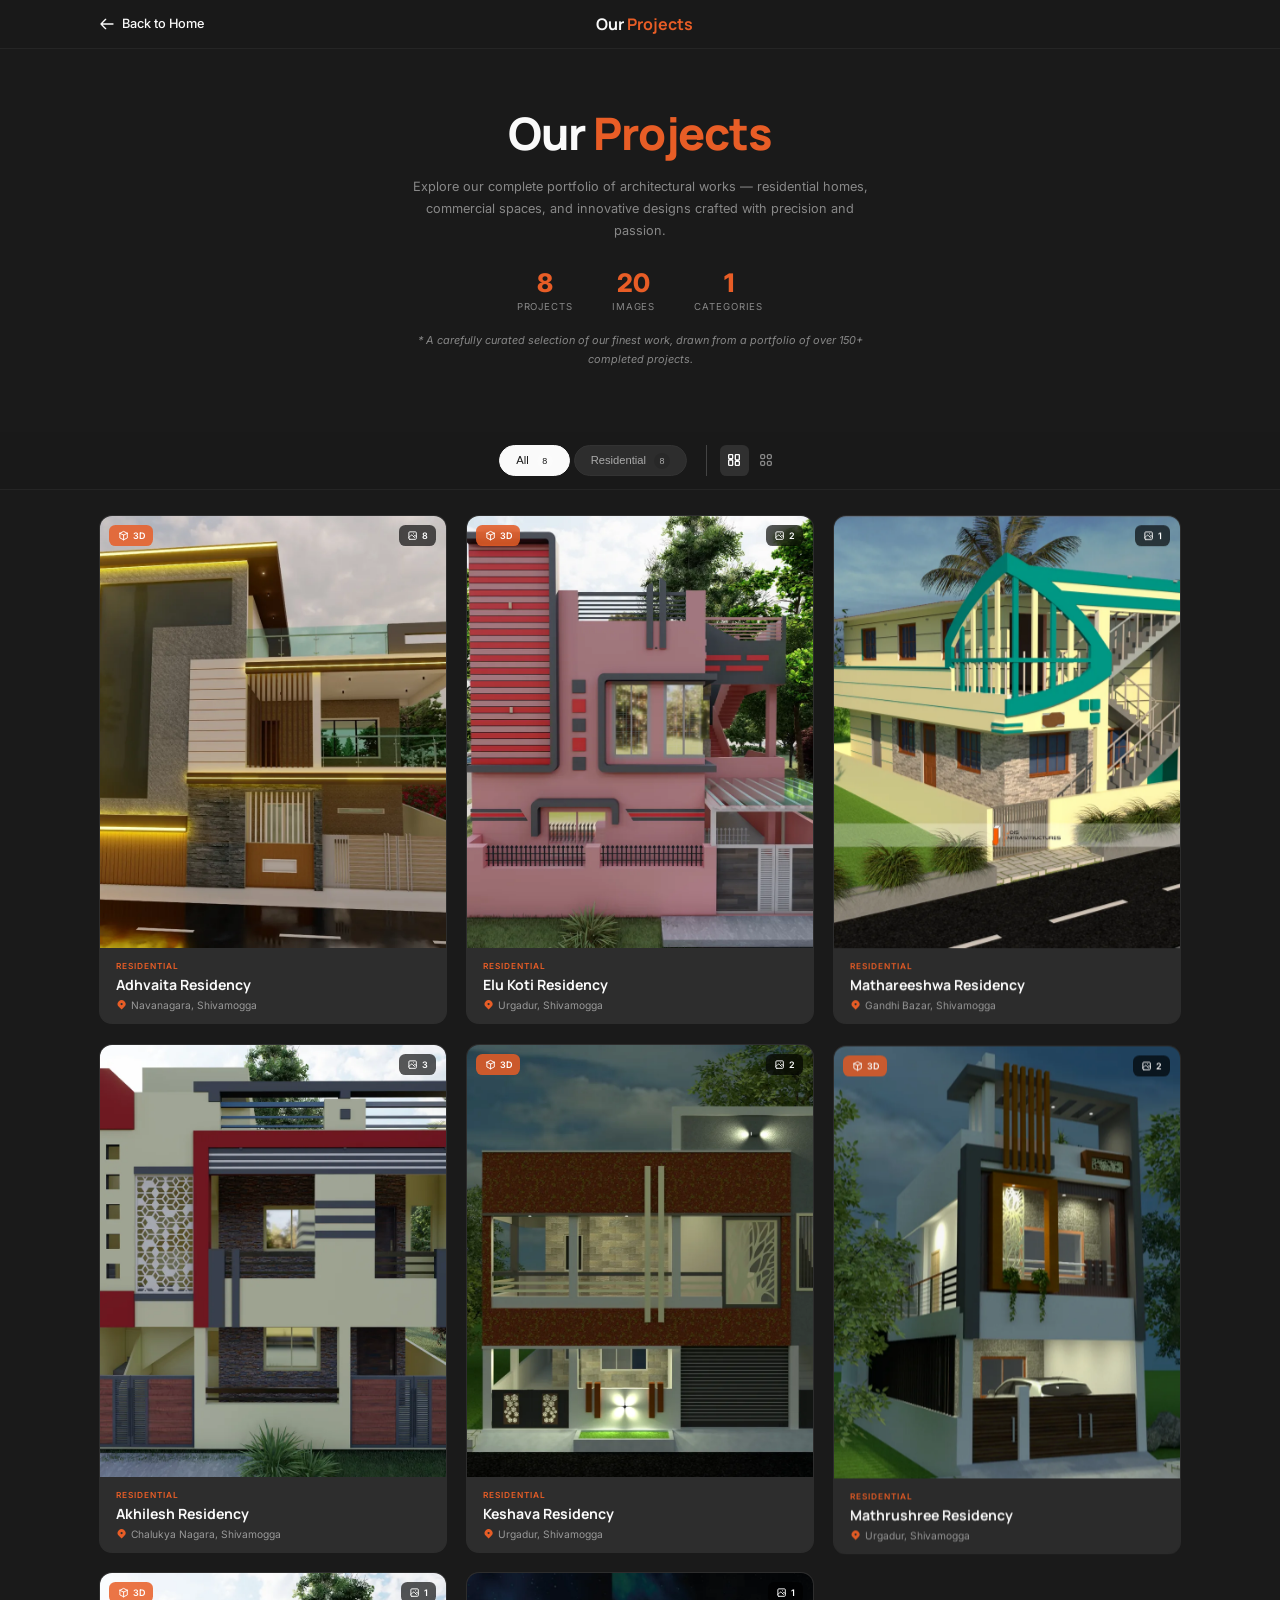
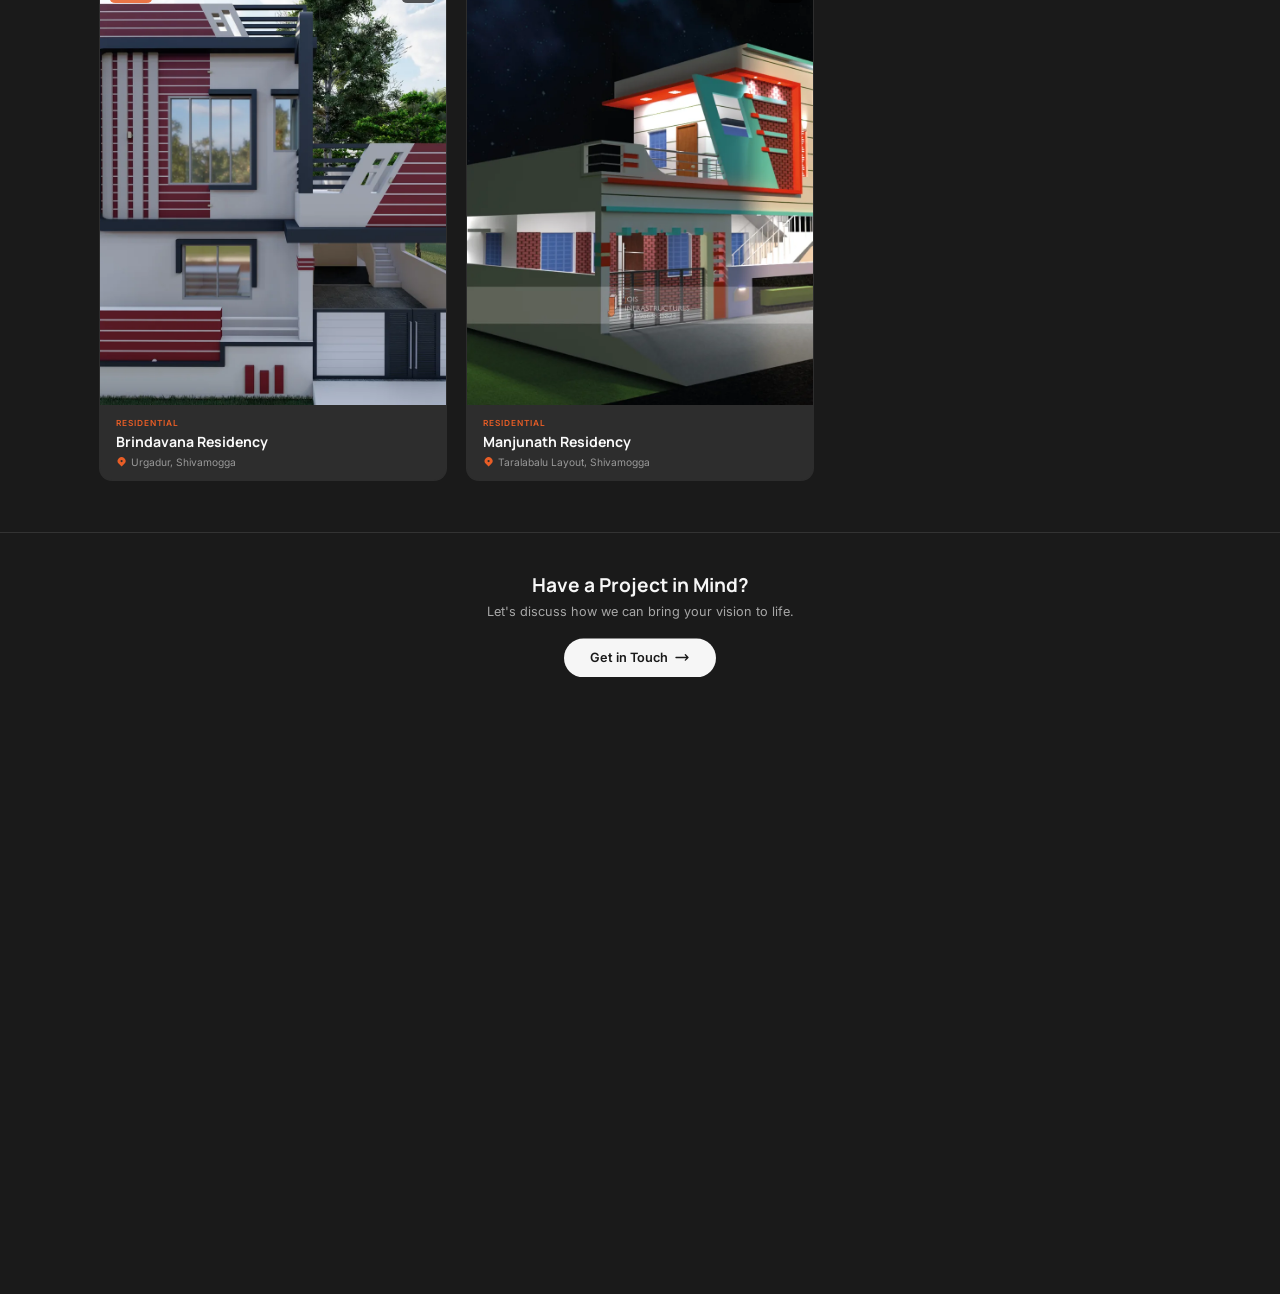
==== commit 04e9146b: "Adding 3d models to all_project page" ====
--- a/all_projects.html
+++ b/all_projects.html
@@ -3,12 +3,11 @@
 <head>
     <meta charset="UTF-8">
     <meta name="viewport" content="width=device-width, initial-scale=1.0">
-    <title>Jois Infrastructures</title>
+    <title>Our Projects - Jois Infrastructures</title>
+    <meta name="description" content="Explore the complete portfolio of Jois Infrastructures — residential homes, commercial spaces, and architectural designs crafted with precision.">
     
-    <!-- Your existing CSS -->
     <link rel="stylesheet" href="styles.css">
     
-    <!-- Google Fonts (if using) -->
     <link rel="preconnect" href="https://fonts.googleapis.com">
     <link rel="preconnect" href="https://fonts.gstatic.com" crossorigin>
     <link href="https://fonts.googleapis.com/css2?family=Manrope:wght@300;400;500;600;700;800&family=Inter:wght@300;400;500;600;700&display=swap" rel="stylesheet">
@@ -50,12 +49,16 @@
         }
       }
     </script>
+
+    <!-- GSAP + Lenis -->
+    <script src="libs/gsap.min.js"></script>
+    <script src="libs/ScrollTrigger.min.js"></script>
+    <script src="libs/lenis.min.js"></script>
     
     <style>
         /* ============================================
-           PROJECTS PAGE SPECIFIC STYLES
+           BASE STYLES
            ============================================ */
-        
         * {
             margin: 0;
             padding: 0;
@@ -112,9 +115,7 @@
             transition: color 0.3s;
         }
 
-        .back-link:hover {
-            color: #E85D26;
-        }
+        .back-link:hover { color: #E85D26; }
 
         .back-link svg {
             width: 20px;
@@ -122,18 +123,14 @@
             transition: transform 0.3s;
         }
 
-        .back-link:hover svg {
-            transform: translateX(-4px);
-        }
+        .back-link:hover svg { transform: translateX(-4px); }
 
         .header-title {
             font-size: 1.25rem;
             font-weight: 700;
         }
 
-        .header-title span {
-            color: #E85D26;
-        }
+        .header-title span { color: #E85D26; }
 
         /* ============================================
            PAGE HERO
@@ -141,7 +138,6 @@
         .page-hero {
             padding: 8rem 1.5rem 3rem;
             text-align: center;
-            background: linear-gradient(to bottom, #1A1A1A, #1A1A1A);
         }
 
         .page-hero h1 {
@@ -151,18 +147,15 @@
             letter-spacing: -0.02em;
         }
 
-        .page-hero h1 span {
-            color: #E85D26;
-        }
+        .page-hero h1 span { color: #E85D26; }
 
         .page-hero p {
-            color: #6b7280;
+            color: #888;
             max-width: 600px;
             margin: 0 auto 2rem;
             line-height: 1.7;
         }
 
-        /* Stats */
         .stats-row {
             display: flex;
             justify-content: center;
@@ -170,9 +163,7 @@
             margin-top: 2rem;
         }
 
-        .stat-item {
-            text-align: center;
-        }
+        .stat-item { text-align: center; }
 
         .stat-number {
             font-size: 2rem;
@@ -184,7 +175,7 @@
             font-size: 0.75rem;
             text-transform: uppercase;
             letter-spacing: 0.1em;
-            color: #6b7280;
+            color: #888;
             margin-top: 0.25rem;
         }
 
@@ -199,7 +190,7 @@
         }
 
         /* ============================================
-           FILTER TABS
+           FILTER + VIEW TOGGLE
            ============================================ */
         .filter-section {
             position: sticky;
@@ -224,7 +215,7 @@
 
         .filter-btn {
             padding: 0.5rem 1.25rem;
-            border: 1px solid #333333;
+            border: 1px solid #333;
             background: #2D2D2D;
             border-radius: 9999px;
             font-size: 0.875rem;
@@ -262,13 +253,12 @@
             background: rgba(255, 255, 255, 0.2);
         }
 
-        /* View toggle */
         .view-toggle {
             display: flex;
             gap: 0.25rem;
             margin-left: 1rem;
             padding-left: 1rem;
-            border-left: 1px solid #e5e5e5;
+            border-left: 1px solid #444;
         }
 
         .view-btn {
@@ -277,19 +267,18 @@
             border: none;
             border-radius: 8px;
             cursor: pointer;
-            color: #9ca3af;
+            color: #888;
             transition: all 0.2s;
         }
 
         .view-btn:hover {
-            color: #6b7280;
-            background: rgba(0, 0, 0, 0.05);
+            color: #ccc;
+            background: rgba(255, 255, 255, 0.05);
         }
 
         .view-btn.active {
-            color: #1A1A1A;
-            background: white;
-            box-shadow: 0 1px 3px rgba(0, 0, 0, 0.1);
+            color: #FAFAFA;
+            background: rgba(255, 255, 255, 0.1);
         }
 
         .view-btn svg {
@@ -298,7 +287,7 @@
         }
 
         /* ============================================
-           MASONRY GRID
+           PROJECT CARDS GRID
            ============================================ */
         .gallery-section {
             padding: 2rem 1.5rem 4rem;
@@ -306,104 +295,140 @@
             margin: 0 auto;
         }
 
-        /* CSS Columns Masonry */
-        .masonry-grid {
-            column-count: 2;
-            column-gap: 1rem;
+        /* Masonry (CSS columns) - DEFAULT */
+        .projects-grid {
+            column-count: 1;
+            column-gap: 1.25rem;
         }
 
         @media (min-width: 640px) {
-            .masonry-grid {
-                column-count: 2;
-                column-gap: 1.25rem;
-            }
-        }
-
-        @media (min-width: 768px) {
-            .masonry-grid {
+            .projects-grid { column-count: 2; }
+        }
+
+        @media (min-width: 1024px) {
+            .projects-grid {
                 column-count: 3;
-            }
-        }
-
-        @media (min-width: 1024px) {
-            .masonry-grid {
-                column-count: 4;
                 column-gap: 1.5rem;
             }
         }
 
-        /* Grid View (alternative) */
-        .masonry-grid.grid-view {
+        /* Grid View (uniform) */
+        .projects-grid.grid-view {
             column-count: unset;
             display: grid;
-            grid-template-columns: repeat(2, 1fr);
-            gap: 1rem;
+            grid-template-columns: repeat(1, 1fr);
+            gap: 1.25rem;
         }
 
         @media (min-width: 640px) {
-            .masonry-grid.grid-view {
+            .projects-grid.grid-view {
+                grid-template-columns: repeat(2, 1fr);
+            }
+        }
+
+        @media (min-width: 1024px) {
+            .projects-grid.grid-view {
                 grid-template-columns: repeat(3, 1fr);
+                gap: 1.5rem;
             }
         }
 
-        @media (min-width: 1024px) {
-            .masonry-grid.grid-view {
-                grid-template-columns: repeat(4, 1fr);
-                gap: 1.25rem;
-            }
-        }
-
         /* ============================================
-           MASONRY ITEM / PROJECT CARD
+           PROJECT CARD - GLOWING EDGE EFFECT
            ============================================ */
-        .masonry-item {
+        .project-card {
+            --mouse-x: 50%;
+            --mouse-y: 50%;
+            --glow-opacity: 0;
+            position: relative;
             break-inside: avoid;
-            margin-bottom: 1rem;
-            position: relative;
-            border-radius: 12px;
+            margin-bottom: 1.25rem;
+            border-radius: 16px;
             overflow: hidden;
-            background: #e5e5e5;
+            background: #2D2D2D;
             cursor: pointer;
             transition: transform 0.4s cubic-bezier(0.4, 0, 0.2, 1),
                         box-shadow 0.4s cubic-bezier(0.4, 0, 0.2, 1);
-        }
-
-        @media (min-width: 768px) {
-            .masonry-item {
-                margin-bottom: 1.25rem;
-            }
+            will-change: transform;
         }
 
         @media (min-width: 1024px) {
-            .masonry-item {
-                margin-bottom: 1.5rem;
-            }
-        }
-
-        .masonry-item:hover {
-            transform: translateY(-4px);
-            box-shadow: 0 20px 40px rgba(0, 0, 0, 0.15);
-        }
-
-        /* Grid view adjustments */
-        .masonry-grid.grid-view .masonry-item {
+            .project-card { margin-bottom: 1.5rem; }
+        }
+
+        .projects-grid.grid-view .project-card {
             margin-bottom: 0;
-            aspect-ratio: 4/5;
-        }
-
-        /* Image container */
-        .masonry-image-container {
+        }
+
+        /* Glowing Edge pseudo-element */
+        .project-card::before {
+            content: "";
+            position: absolute;
+            inset: -1px;
+            border-radius: inherit;
+            background: radial-gradient(
+                300px circle at var(--mouse-x) var(--mouse-y),
+                rgba(232, 93, 38, 0.5),
+                transparent 60%
+            );
+            opacity: var(--glow-opacity);
+            transition: opacity 0.4s ease;
+            z-index: 1;
+            pointer-events: none;
+            will-change: background, opacity;
+        }
+
+        /* Inner container clips over the glow border */
+        .card-inner {
+            position: relative;
+            z-index: 2;
+            border-radius: 15px;
+            overflow: hidden;
+            background: #2D2D2D;
+            margin: 1px;
+        }
+
+        .project-card:hover {
+            transform: translateY(-6px) scale(1.01);
+            box-shadow: 0 20px 50px rgba(232, 93, 38, 0.15),
+                        0 8px 20px rgba(0, 0, 0, 0.3);
+        }
+
+        /* Thumbnail */
+        .card-thumbnail {
             position: relative;
             width: 100%;
             overflow: hidden;
         }
 
-        .masonry-grid.grid-view .masonry-image-container {
+        .card-thumbnail img {
+            width: 100%;
+            height: auto;
+            display: block;
+            transition: transform 0.6s cubic-bezier(0.4, 0, 0.2, 1),
+                        opacity 0.4s ease;
+            opacity: 0;
+        }
+
+        .card-thumbnail img.loaded { opacity: 1; }
+
+        .project-card:hover .card-thumbnail img {
+            transform: scale(1.06);
+        }
+
+        .projects-grid.grid-view .card-thumbnail {
+            aspect-ratio: 4/3;
+        }
+
+        .projects-grid.grid-view .card-thumbnail img {
+            position: absolute;
+            inset: 0;
             height: 100%;
+            object-fit: cover;
         }
 
         /* Blur placeholder */
-        .masonry-blur {
+        .card-blur {
             position: absolute;
             inset: 0;
             width: 100%;
@@ -415,172 +440,86 @@
             z-index: 1;
         }
 
-        .masonry-blur.hidden {
-            opacity: 0;
-        }
-
-        /* Main image */
-        .masonry-image {
-            width: 100%;
-            height: auto;
-            display: block;
-            opacity: 0;
-            transition: opacity 0.4s ease, transform 0.6s cubic-bezier(0.4, 0, 0.2, 1);
-        }
-
-        .masonry-grid.grid-view .masonry-image {
+        .card-blur.hidden { opacity: 0; }
+
+        /* Badges */
+        .card-badges {
             position: absolute;
-            inset: 0;
-            height: 100%;
-            object-fit: cover;
-        }
-
-        .masonry-image.loaded {
-            opacity: 1;
-        }
-
-        .masonry-item:hover .masonry-image {
+            top: 0.75rem;
+            left: 0.75rem;
+            right: 0.75rem;
+            display: flex;
+            justify-content: space-between;
+            z-index: 5;
+            pointer-events: none;
+        }
+
+        .badge-3d, .badge-count {
+            display: flex;
+            align-items: center;
+            gap: 0.3rem;
+            padding: 0.35rem 0.65rem;
+            background: rgba(0, 0, 0, 0.65);
+            backdrop-filter: blur(8px);
+            border-radius: 8px;
+            color: white;
+            font-size: 0.7rem;
+            font-weight: 600;
+            letter-spacing: 0.02em;
+        }
+
+        .badge-3d {
+            background: rgba(232, 93, 38, 0.85);
+            pointer-events: auto;
+            transition: all 0.2s;
+        }
+        
+        .badge-3d:hover {
+            background: rgba(232, 93, 38, 1);
             transform: scale(1.05);
         }
 
-        /* Project overlay */
-        .masonry-overlay {
-            position: absolute;
-            inset: 0;
-            display: flex;
-            flex-direction: column;
-            justify-content: flex-end;
-            padding: 1.25rem;
-            background: linear-gradient(
-                to top,
-                rgba(45, 41, 38, 0.95) 0%,
-                rgba(45, 41, 38, 0.6) 40%,
-                transparent 100%
-            );
-            opacity: 0;
-            transition: opacity 0.3s ease;
-            z-index: 10;
-        }
-
-        .masonry-item:hover .masonry-overlay {
-            opacity: 1;
-        }
-
-        /* Always show on touch devices */
-        @media (hover: none) and (pointer: coarse) {
-            .masonry-overlay {
-                opacity: 1;
-                background: linear-gradient(
-                    to top,
-                    rgba(45, 41, 38, 0.9) 0%,
-                    rgba(45, 41, 38, 0.4) 50%,
-                    transparent 100%
-                );
-            }
-        }
-
-        .masonry-overlay h3 {
-            color: white;
-            font-size: 1rem;
-            font-weight: 700;
-            margin-bottom: 0.25rem;
-            line-height: 1.3;
-        }
-
-        @media (min-width: 768px) {
-            .masonry-overlay h3 {
-                font-size: 1.125rem;
-            }
-        }
-
-        .masonry-overlay .category {
+        .badge-3d svg, .badge-count svg {
+            width: 14px;
+            height: 14px;
+        }
+
+        /* Card Info */
+        .card-info {
+            padding: 1rem 1.25rem;
+            position: relative;
+        }
+
+        .card-category {
             font-size: 0.65rem;
             text-transform: uppercase;
-            letter-spacing: 0.1em;
-            color: rgba(255, 255, 255, 0.7);
-            margin-bottom: 0.25rem;
-        }
-
-        .masonry-overlay .location {
+            letter-spacing: 0.12em;
+            color: #E85D26;
+            font-weight: 600;
+            margin-bottom: 0.35rem;
+        }
+
+        .card-name {
+            font-size: 1.1rem;
+            font-weight: 700;
+            color: #FAFAFA;
+            margin-bottom: 0.35rem;
+            line-height: 1.3;
+        }
+
+        .card-location {
             display: flex;
             align-items: center;
-            gap: 0.25rem;
-            font-size: 0.75rem;
-            color: rgba(255, 255, 255, 0.8);
-        }
-
-        .masonry-overlay .location svg {
-            width: 12px;
-            height: 12px;
+            gap: 0.3rem;
+            font-size: 0.8rem;
+            color: #999;
+        }
+
+        .card-location svg {
+            width: 14px;
+            height: 14px;
             flex-shrink: 0;
-        }
-
-        /* Image count badge */
-        .image-count {
-            position: absolute;
-            top: 0.75rem;
-            right: 0.75rem;
-            display: flex;
-            align-items: center;
-            gap: 0.25rem;
-            padding: 0.35rem 0.6rem;
-            background: rgba(0, 0, 0, 0.6);
-            backdrop-filter: blur(8px);
-            border-radius: 6px;
-            color: white;
-            font-size: 0.7rem;
-            font-weight: 500;
-            z-index: 15;
-            opacity: 0;
-            transform: translateY(-5px);
-            transition: all 0.3s ease;
-        }
-
-        .masonry-item:hover .image-count {
-            opacity: 1;
-            transform: translateY(0);
-        }
-
-        @media (hover: none) {
-            .image-count {
-                opacity: 1;
-                transform: translateY(0);
-            }
-        }
-
-        .image-count svg {
-            width: 12px;
-            height: 12px;
-        }
-
-        /* ============================================
-           ITEM ANIMATIONS
-           ============================================ */
-        @keyframes fadeInUp {
-            from {
-                opacity: 0;
-                transform: translateY(30px);
-            }
-            to {
-                opacity: 1;
-                transform: translateY(0);
-            }
-        }
-
-        .masonry-item {
-            opacity: 0;
-            animation: fadeInUp 0.6s cubic-bezier(0.16, 1, 0.3, 1) forwards;
-        }
-
-        /* Filter transition */
-        .masonry-item.filtering-out {
-            opacity: 0;
-            transform: scale(0.9);
-            transition: all 0.3s ease;
-        }
-
-        .masonry-item.hidden {
-            display: none;
+            color: #E85D26;
         }
 
         /* ============================================
@@ -590,7 +529,7 @@
             position: fixed;
             inset: 0;
             z-index: 1000;
-            background: rgba(0, 0, 0, 0.95);
+            background: rgba(0, 0, 0, 0.96);
             display: flex;
             align-items: center;
             justify-content: center;
@@ -607,32 +546,66 @@
         .lightbox-content {
             position: relative;
             max-width: 90vw;
-            max-height: 90vh;
+            height: 90vh; /* Changed from max-height to explicitly define flex container height */
             display: flex;
             flex-direction: column;
             align-items: center;
-        }
-
-        .lightbox-image-container {
+            width: 100%;
+        }
+
+        .lightbox-media-container {
             position: relative;
             display: flex;
             align-items: center;
             justify-content: center;
             max-width: 100%;
-            max-height: 80vh;
+            width: 100%;
+            flex: 1;
+            min-height: 0; /* Allows container to shrink below content size */
         }
 
         .lightbox-image {
             max-width: 100%;
-            max-height: 80vh;
+            max-height: 100%;
             object-fit: contain;
             border-radius: 8px;
             opacity: 0;
             transition: opacity 0.3s ease;
         }
 
-        .lightbox-image.loaded {
-            opacity: 1;
+        .lightbox-image.loaded { opacity: 1; }
+
+        /* 3D Viewer Container */
+        .lightbox-3d-container {
+            position: absolute;
+            inset: 0;
+            width: 100%;
+            height: 100%;
+            border-radius: 8px;
+            overflow: hidden;
+            display: none;
+        }
+
+        .lightbox-3d-container.active { display: block; }
+
+        .lightbox-3d-container canvas {
+            width: 100% !important;
+            height: 100% !important;
+        }
+
+        .viewer-3d-hint {
+            position: absolute;
+            bottom: 1rem;
+            left: 50%;
+            transform: translateX(-50%);
+            padding: 0.5rem 1rem;
+            background: rgba(0, 0, 0, 0.7);
+            backdrop-filter: blur(8px);
+            border-radius: 8px;
+            color: #ccc;
+            font-size: 0.75rem;
+            pointer-events: none;
+            transition: opacity 0.5s ease;
         }
 
         .lightbox-loader {
@@ -640,24 +613,21 @@
             width: 40px;
             height: 40px;
             border: 3px solid rgba(255, 255, 255, 0.2);
-            border-top-color: white;
+            border-top-color: #E85D26;
             border-radius: 50%;
             animation: spin 1s linear infinite;
         }
 
-        @keyframes spin {
-            to { transform: rotate(360deg); }
-        }
-
-        .lightbox-loader.hidden {
-            display: none;
-        }
+        @keyframes spin { to { transform: rotate(360deg); } }
+
+        .lightbox-loader.hidden { display: none; }
 
         /* Lightbox info */
         .lightbox-info {
             text-align: center;
-            padding: 1.5rem;
+            padding: 1rem;
             color: white;
+            flex-shrink: 0;
         }
 
         .lightbox-title {
@@ -674,7 +644,7 @@
         .lightbox-counter {
             font-size: 0.75rem;
             color: rgba(255, 255, 255, 0.5);
-            margin-top: 0.5rem;
+            margin-top: 1.25rem;
         }
 
         /* Lightbox controls */
@@ -701,10 +671,7 @@
             transform: rotate(90deg);
         }
 
-        .lightbox-close svg {
-            width: 24px;
-            height: 24px;
-        }
+        .lightbox-close svg { width: 24px; height: 24px; }
 
         .lightbox-nav {
             position: absolute;
@@ -724,76 +691,53 @@
             z-index: 10;
         }
 
-        .lightbox-nav:hover {
-            background: rgba(255, 255, 255, 0.2);
-        }
+        .lightbox-nav:hover { background: rgba(255, 255, 255, 0.2); }
 
         .lightbox-nav:disabled {
             opacity: 0.3;
             cursor: not-allowed;
         }
 
-        .lightbox-nav svg {
-            width: 24px;
-            height: 24px;
-        }
-
-        .lightbox-prev {
-            left: 1rem;
-        }
-
-        .lightbox-next {
-            right: 1rem;
-        }
+        .lightbox-nav svg { width: 24px; height: 24px; }
+        .lightbox-prev { left: 1rem; }
+        .lightbox-next { right: 1rem; }
 
         @media (max-width: 768px) {
-            .lightbox-nav {
-                width: 40px;
-                height: 40px;
-            }
-
-            .lightbox-prev {
-                left: 0.5rem;
-            }
-
-            .lightbox-next {
-                right: 0.5rem;
-            }
+            .lightbox-nav { width: 40px; height: 40px; }
+            .lightbox-prev { left: 0.5rem; }
+            .lightbox-next { right: 0.5rem; }
         }
 
         /* Thumbnail strip */
         .lightbox-thumbnails {
             display: flex;
             gap: 0.5rem;
-            padding: 1rem;
+            padding: 0.75rem;
             max-width: 100%;
             overflow-x: auto;
             scrollbar-width: none;
-        }
-
-        .lightbox-thumbnails::-webkit-scrollbar {
-            display: none;
-        }
+            flex-shrink: 0;
+        }
+
+        .lightbox-thumbnails::-webkit-scrollbar { display: none; }
 
         .lightbox-thumb {
             flex-shrink: 0;
-            width: 60px;
-            height: 60px;
+            width: 56px;
+            height: 56px;
             border-radius: 6px;
             overflow: hidden;
             cursor: pointer;
-            opacity: 0.5;
+            opacity: 0.4;
             transition: all 0.2s;
             border: 2px solid transparent;
         }
 
-        .lightbox-thumb:hover {
-            opacity: 0.8;
-        }
+        .lightbox-thumb:hover { opacity: 0.7; }
 
         .lightbox-thumb.active {
             opacity: 1;
-            border-color: white;
+            border-color: #E85D26;
         }
 
         .lightbox-thumb img {
@@ -802,8 +746,28 @@
             object-fit: cover;
         }
 
+        /* 3D thumb special style */
+        .lightbox-thumb.thumb-3d {
+            display: flex;
+            align-items: center;
+            justify-content: center;
+            background: rgba(232, 93, 38, 0.2);
+            border: 2px solid rgba(232, 93, 38, 0.4);
+            color: #E85D26;
+        }
+
+        .lightbox-thumb.thumb-3d.active {
+            background: rgba(232, 93, 38, 0.3);
+            border-color: #E85D26;
+        }
+
+        .lightbox-thumb.thumb-3d svg {
+            width: 24px;
+            height: 24px;
+        }
+
         /* ============================================
-           LOADING STATE
+           LOADING / EMPTY STATES
            ============================================ */
         .loading-state {
             display: flex;
@@ -811,22 +775,19 @@
             align-items: center;
             justify-content: center;
             min-height: 400px;
-            color: #6b7280;
+            color: #888;
         }
 
         .loading-spinner {
             width: 40px;
             height: 40px;
-            border: 3px solid #e5e5e5;
+            border: 3px solid #444;
             border-top-color: #E85D26;
             border-radius: 50%;
             animation: spin 1s linear infinite;
             margin-bottom: 1rem;
         }
 
-        /* ============================================
-           EMPTY STATE
-           ============================================ */
         .empty-state {
             display: flex;
             flex-direction: column;
@@ -834,31 +795,17 @@
             justify-content: center;
             min-height: 300px;
             text-align: center;
-            color: #6b7280;
+            color: #888;
             padding: 2rem;
         }
 
-        .empty-state svg {
-            width: 64px;
-            height: 64px;
-            margin-bottom: 1rem;
-            opacity: 0.5;
-        }
-
-        .empty-state h3 {
-            font-size: 1.25rem;
-            font-weight: 600;
-            margin-bottom: 0.5rem;
-            color: #1A1A1A;
-        }
-
-        .empty-state p {
-            margin-bottom: 1.5rem;
-        }
+        .empty-state svg { width: 64px; height: 64px; margin-bottom: 1rem; opacity: 0.5; }
+        .empty-state h3 { font-size: 1.25rem; font-weight: 600; margin-bottom: 0.5rem; color: #FAFAFA; }
+        .empty-state p { margin-bottom: 1.5rem; }
 
         .empty-state button {
             padding: 0.75rem 1.5rem;
-            background: #1A1A1A;
+            background: #E85D26;
             color: white;
             border: none;
             border-radius: 9999px;
@@ -867,9 +814,7 @@
             transition: background 0.3s;
         }
 
-        .empty-state button:hover {
-            background: #E85D26;
-        }
+        .empty-state button:hover { background: #B84417; }
 
         /* ============================================
            FOOTER
@@ -878,7 +823,7 @@
             padding: 3rem 1.5rem;
             text-align: center;
             background: #1A1A1A;
-            border-top: 1px solid #333333;
+            border-top: 1px solid #333;
         }
 
         .footer-cta h3 {
@@ -888,10 +833,7 @@
             color: #FAFAFA;
         }
 
-        .footer-cta p {
-            color: #AAAAAA;
-            margin-bottom: 1.5rem;
-        }
+        .footer-cta p { color: #AAAAAA; margin-bottom: 1.5rem; }
 
         .footer-cta a {
             display: inline-flex;
@@ -924,9 +866,9 @@
             display: flex;
             align-items: center;
             justify-content: center;
-            background: #1A1A1A;
+            background: #2D2D2D;
             color: white;
-            border: none;
+            border: 1px solid #444;
             border-radius: 50%;
             cursor: pointer;
             opacity: 0;
@@ -934,7 +876,7 @@
             transform: translateY(10px);
             transition: all 0.3s ease;
             z-index: 50;
-            box-shadow: 0 4px 15px rgba(0, 0, 0, 0.2);
+            box-shadow: 0 4px 15px rgba(0, 0, 0, 0.3);
         }
 
         .scroll-to-top.visible {
@@ -945,17 +887,34 @@
 
         .scroll-to-top:hover {
             background: #E85D26;
+            border-color: #E85D26;
             transform: translateY(-2px);
         }
 
-        .scroll-to-top svg {
-            width: 24px;
-            height: 24px;
+        .scroll-to-top svg { width: 24px; height: 24px; }
+
+        /* ============================================
+           REDUCED MOTION
+           ============================================ */
+        @media (prefers-reduced-motion: reduce) {
+            .project-card::before { display: none; }
+            .project-card:hover { transform: none; }
+            .project-card:hover .card-thumbnail img { transform: none; }
+            * { animation-duration: 0.01ms !important; transition-duration: 0.01ms !important; }
         }
     </style>
+    
+    <!-- Import Map for Three.js -->
+    <script type="importmap">
+    {
+        "imports": {
+            "three": "./libs/three.module.min.js"
+        }
+    }
+    </script>
 </head>
 <body>
-    <!-- Header -->
+    <!-- Header (OUTSIDE smooth wrapper) -->
     <header class="projects-header" id="projects-header">
         <div class="header-inner">
             <a href="index.html" class="back-link">
@@ -965,155 +924,171 @@
                 <span>Back to Home</span>
             </a>
             <div class="header-title">Our <span>Projects</span></div>
-            <div style="width: 120px;"></div> <!-- Spacer for centering -->
+            <div style="width: 120px;"></div>
         </div>
     </header>
 
-    <!-- Page Hero -->
-    <section class="page-hero">
-        <h1>Our <span>Projects</span></h1>
-        <p>Explore our complete portfolio of architectural works — residential homes, commercial spaces, and innovative designs crafted with precision and passion.</p>
-        
-        <div class="stats-row" id="stats-row">
-            <div class="stat-item">
-                <div class="stat-number" id="stat-projects">0</div>
-                <div class="stat-label">Projects</div>
-            </div>
-            <div class="stat-item">
-                <div class="stat-number" id="stat-images">0</div>
-                <div class="stat-label">Images</div>
-            </div>
-            <div class="stat-item">
-                <div class="stat-number" id="stat-categories">0</div>
-                <div class="stat-label">Categories</div>
-            </div>
-        </div>
-        
-        <div class="stats-disclaimer">
-            <p>* A carefully curated selection of our finest work, drawn from a portfolio of over 150+ completed projects.</p>
-        </div>
-    </section>
-
-    <!-- Filter Section -->
-    <section class="filter-section" id="filter-section">
-        <div class="filter-container">
-            <div id="filter-buttons">
-                <!-- Filters injected by JS -->
-            </div>
-            
-            <div class="view-toggle">
-                <button class="view-btn active" data-view="masonry" title="Masonry View">
-                    <svg fill="none" stroke="currentColor" viewBox="0 0 24 24">
-                        <path stroke-linecap="round" stroke-linejoin="round" stroke-width="2" d="M4 5a1 1 0 011-1h4a1 1 0 011 1v4a1 1 0 01-1 1H5a1 1 0 01-1-1V5zm10 0a1 1 0 011-1h4a1 1 0 011 1v6a1 1 0 01-1 1h-4a1 1 0 01-1-1V5zM4 13a1 1 0 011-1h4a1 1 0 011 1v6a1 1 0 01-1 1H5a1 1 0 01-1-1v-6zm10 2a1 1 0 011-1h4a1 1 0 011 1v4a1 1 0 01-1 1h-4a1 1 0 01-1-1v-4z"/>
-                    </svg>
-                </button>
-                <button class="view-btn" data-view="grid" title="Grid View">
-                    <svg fill="none" stroke="currentColor" viewBox="0 0 24 24">
-                        <path stroke-linecap="round" stroke-linejoin="round" stroke-width="2" d="M4 6a2 2 0 012-2h2a2 2 0 012 2v2a2 2 0 01-2 2H6a2 2 0 01-2-2V6zm10 0a2 2 0 012-2h2a2 2 0 012 2v2a2 2 0 01-2 2h-2a2 2 0 01-2-2V6zM4 16a2 2 0 012-2h2a2 2 0 012 2v2a2 2 0 01-2 2H6a2 2 0 01-2-2v-2zm10 0a2 2 0 012-2h2a2 2 0 012 2v2a2 2 0 01-2 2h-2a2 2 0 01-2-2v-2z"/>
-                    </svg>
-                </button>
-            </div>
-        </div>
-    </section>
-
-    <!-- Gallery Section -->
-    <section class="gallery-section">
-        <div class="masonry-grid" id="masonry-grid">
-            <!-- Loading State -->
-            <div class="loading-state" id="loading-state">
-                <div class="loading-spinner"></div>
-                <p>Loading projects...</p>
-            </div>
-        </div>
-    </section>
-
-    <!-- Footer CTA -->
-    <footer class="projects-footer">
-        <div class="footer-cta">
-            <h3>Have a Project in Mind?</h3>
-            <p>Let's discuss how we can bring your vision to life.</p>
-            <a href="index.html#contact">
-                Get in Touch
-                <svg fill="none" stroke="currentColor" viewBox="0 0 24 24" style="width:20px;height:20px">
-                    <path stroke-linecap="round" stroke-linejoin="round" stroke-width="2" d="M17 8l4 4m0 0l-4 4m4-4H3"/>
-                </svg>
-            </a>
-        </div>
-    </footer>
-
-    <!-- Scroll to Top -->
-    <button class="scroll-to-top" id="scroll-to-top" aria-label="Scroll to top">
-        <svg fill="none" stroke="currentColor" viewBox="0 0 24 24">
-            <path stroke-linecap="round" stroke-linejoin="round" stroke-width="2" d="M5 10l7-7m0 0l7 7m-7-7v18"/>
-        </svg>
-    </button>
-
-    <!-- Lightbox -->
-    <div class="lightbox" id="lightbox" role="dialog" aria-modal="true" aria-label="Image viewer">
+    <!-- Lightbox (OUTSIDE smooth wrapper) -->
+    <div class="lightbox" id="lightbox" role="dialog" aria-modal="true" aria-label="Project viewer">
         <button class="lightbox-close" id="lightbox-close" aria-label="Close lightbox">
             <svg fill="none" stroke="currentColor" viewBox="0 0 24 24">
                 <path stroke-linecap="round" stroke-linejoin="round" stroke-width="2" d="M6 18L18 6M6 6l12 12"/>
             </svg>
         </button>
         
-        <button class="lightbox-nav lightbox-prev" id="lightbox-prev" aria-label="Previous image">
+        <button class="lightbox-nav lightbox-prev" id="lightbox-prev" aria-label="Previous">
             <svg fill="none" stroke="currentColor" viewBox="0 0 24 24">
                 <path stroke-linecap="round" stroke-linejoin="round" stroke-width="2" d="M15 19l-7-7 7-7"/>
             </svg>
         </button>
         
         <div class="lightbox-content">
-            <div class="lightbox-image-container">
+            <div class="lightbox-media-container">
                 <div class="lightbox-loader" id="lightbox-loader"></div>
                 <img src="" alt="" class="lightbox-image" id="lightbox-image">
+                <div class="lightbox-3d-container" id="lightbox-3d-container"></div>
             </div>
             <div class="lightbox-info">
                 <h4 class="lightbox-title" id="lightbox-title">Project Name</h4>
-                <p class="lightbox-meta" id="lightbox-meta">Category • Location</p>
+                <p class="lightbox-meta" id="lightbox-meta">Category</p>
                 <p class="lightbox-counter" id="lightbox-counter">1 / 5</p>
             </div>
-            <div class="lightbox-thumbnails" id="lightbox-thumbnails">
-                <!-- Thumbnails injected by JS -->
-            </div>
+            <div class="lightbox-thumbnails" id="lightbox-thumbnails"></div>
         </div>
         
-        <button class="lightbox-nav lightbox-next" id="lightbox-next" aria-label="Next image">
+        <button class="lightbox-nav lightbox-next" id="lightbox-next" aria-label="Next">
             <svg fill="none" stroke="currentColor" viewBox="0 0 24 24">
                 <path stroke-linecap="round" stroke-linejoin="round" stroke-width="2" d="M9 5l7 7-7 7"/>
             </svg>
         </button>
     </div>
 
+    <!-- Scroll to Top (OUTSIDE smooth wrapper) -->
+    <button class="scroll-to-top" id="scroll-to-top" aria-label="Scroll to top">
+        <svg fill="none" stroke="currentColor" viewBox="0 0 24 24">
+            <path stroke-linecap="round" stroke-linejoin="round" stroke-width="2" d="M5 10l7-7m0 0l7 7m-7-7v18"/>
+        </svg>
+    </button>
+
+    <!-- Smooth Scroll Wrapper -->
+    <div id="smooth-wrapper">
+        <div id="smooth-content">
+
+            <!-- Page Hero -->
+            <section class="page-hero">
+                <h1>Our <span>Projects</span></h1>
+                <p>Explore our complete portfolio of architectural works — residential homes, commercial spaces, and innovative designs crafted with precision and passion.</p>
+                
+                <div class="stats-row" id="stats-row">
+                    <div class="stat-item">
+                        <div class="stat-number" id="stat-projects">0</div>
+                        <div class="stat-label">Projects</div>
+                    </div>
+                    <div class="stat-item">
+                        <div class="stat-number" id="stat-images">0</div>
+                        <div class="stat-label">Images</div>
+                    </div>
+                    <div class="stat-item">
+                        <div class="stat-number" id="stat-categories">0</div>
+                        <div class="stat-label">Categories</div>
+                    </div>
+                </div>
+                
+                <div class="stats-disclaimer">
+                    <p>* A carefully curated selection of our finest work, drawn from a portfolio of over 150+ completed projects.</p>
+                </div>
+            </section>
+
+            <!-- Filter Section -->
+            <section class="filter-section" id="filter-section">
+                <div class="filter-container">
+                    <div id="filter-buttons"></div>
+                    
+                    <div class="view-toggle">
+                        <button class="view-btn active" data-view="masonry" title="Masonry View">
+                            <svg fill="none" stroke="currentColor" viewBox="0 0 24 24">
+                                <path stroke-linecap="round" stroke-linejoin="round" stroke-width="2" d="M4 5a1 1 0 011-1h4a1 1 0 011 1v4a1 1 0 01-1 1H5a1 1 0 01-1-1V5zm10 0a1 1 0 011-1h4a1 1 0 011 1v6a1 1 0 01-1 1h-4a1 1 0 01-1-1V5zM4 13a1 1 0 011-1h4a1 1 0 011 1v6a1 1 0 01-1 1H5a1 1 0 01-1-1v-6zm10 2a1 1 0 011-1h4a1 1 0 011 1v4a1 1 0 01-1 1h-4a1 1 0 01-1-1v-4z"/>
+                            </svg>
+                        </button>
+                        <button class="view-btn" data-view="grid" title="Grid View">
+                            <svg fill="none" stroke="currentColor" viewBox="0 0 24 24">
+                                <path stroke-linecap="round" stroke-linejoin="round" stroke-width="2" d="M4 6a2 2 0 012-2h2a2 2 0 012 2v2a2 2 0 01-2 2H6a2 2 0 01-2-2V6zm10 0a2 2 0 012-2h2a2 2 0 012 2v2a2 2 0 01-2 2h-2a2 2 0 01-2-2V6zM4 16a2 2 0 012-2h2a2 2 0 012 2v2a2 2 0 01-2 2H6a2 2 0 01-2-2v-2zm10 0a2 2 0 012-2h2a2 2 0 012 2v2a2 2 0 01-2 2h-2a2 2 0 01-2-2v-2z"/>
+                            </svg>
+                        </button>
+                    </div>
+                </div>
+            </section>
+
+            <!-- Gallery Section -->
+            <section class="gallery-section">
+                <div class="projects-grid" id="projects-grid">
+                    <div class="loading-state" id="loading-state">
+                        <div class="loading-spinner"></div>
+                        <p>Loading projects...</p>
+                    </div>
+                </div>
+            </section>
+
+            <!-- Footer CTA -->
+            <footer class="projects-footer">
+                <div class="footer-cta">
+                    <h3>Have a Project in Mind?</h3>
+                    <p>Let's discuss how we can bring your vision to life.</p>
+                    <a href="index.html#contact">
+                        Get in Touch
+                        <svg fill="none" stroke="currentColor" viewBox="0 0 24 24" style="width:20px;height:20px">
+                            <path stroke-linecap="round" stroke-linejoin="round" stroke-width="2" d="M17 8l4 4m0 0l-4 4m4-4H3"/>
+                        </svg>
+                    </a>
+                </div>
+            </footer>
+
+        </div>
+    </div>
+
     <!-- JavaScript -->
     <script>
     (function() {
         'use strict';
 
         // ============================================
-        // CONFIGURATION
+        // GSAP + LENIS SMOOTH SCROLL
+        // ============================================
+        gsap.registerPlugin(ScrollTrigger);
+
+        const lenis = new Lenis({
+            duration: 1.4,
+            easing: (t) => Math.min(1, 1.001 - Math.pow(2, -10 * t)),
+            smoothWheel: true,
+            touchMultiplier: 1.5
+        });
+
+        lenis.on('scroll', ScrollTrigger.update);
+
+        gsap.ticker.add((time) => {
+            lenis.raf(time * 1000);
+        });
+        gsap.ticker.lagSmoothing(0);
+
+        // ============================================
+        // CONFIG & STATE
         // ============================================
         const CONFIG = {
             jsonPath: 'projects.json',
-            defaultCategory: 'All',
-            animationDelay: 0.05,
-            observerThreshold: 0.1,
-            observerRootMargin: '100px'
+            defaultCategory: 'All'
         };
 
-        // ============================================
-        // STATE
-        // ============================================
         let projects = [];
-        let allImages = [];
         let currentFilter = 'All';
         let currentView = 'masonry';
-        let lightboxImages = [];
+        let lightboxItems = [];
         let lightboxIndex = 0;
-
-        // ============================================
-        // DOM ELEMENTS
-        // ============================================
-        const grid = document.getElementById('masonry-grid');
+        let currentProject = null;
+        let threeLoaded = false;
+        let viewer3D = null;
+
+        // DOM
+        const grid = document.getElementById('projects-grid');
         const loadingState = document.getElementById('loading-state');
         const filterContainer = document.getElementById('filter-buttons');
         const lightbox = document.getElementById('lightbox');
@@ -1123,111 +1098,117 @@
         const lightboxCounter = document.getElementById('lightbox-counter');
         const lightboxThumbnails = document.getElementById('lightbox-thumbnails');
         const lightboxLoader = document.getElementById('lightbox-loader');
+        const lightbox3DContainer = document.getElementById('lightbox-3d-container');
         const scrollToTopBtn = document.getElementById('scroll-to-top');
         const header = document.getElementById('projects-header');
 
         // ============================================
-        // INTERSECTION OBSERVER FOR LAZY LOADING
-        // ============================================
-        const imageObserver = new IntersectionObserver((entries) => {
-            entries.forEach(entry => {
-                if (entry.isIntersecting) {
-                    const item = entry.target;
-                    const img = item.querySelector('.masonry-image');
-                    
-                    if (img?.dataset.src) {
-                        loadImage(img);
-                    }
-                    
-                    imageObserver.unobserve(item);
-                }
-            });
-        }, {
-            threshold: CONFIG.observerThreshold,
-            rootMargin: CONFIG.observerRootMargin
-        });
-
-        // ============================================
-        // LOAD IMAGE
-        // ============================================
-        function loadImage(img) {
-            const preload = new Image();
-            
-            preload.onload = () => {
-                img.src = img.dataset.src;
-                img.classList.add('loaded');
-                
-                const blur = img.parentElement.querySelector('.masonry-blur');
-                if (blur) {
-                    setTimeout(() => blur.classList.add('hidden'), 100);
-                }
-            };
-            
-            preload.onerror = () => {
-                console.warn('Failed to load:', img.dataset.src);
-                img.src = img.dataset.src;
-                img.classList.add('loaded');
-            };
-            
-            preload.src = img.dataset.src;
-        }
-
-        // ============================================
-        // CREATE MASONRY ITEM
-        // ============================================
-        function createMasonryItem(imageData, index) {
-            const item = document.createElement('div');
-            item.className = 'masonry-item';
-            item.dataset.category = imageData.category;
-            item.dataset.projectId = imageData.projectId;
-            item.dataset.imageIndex = index;
-            item.style.animationDelay = `${index * CONFIG.animationDelay}s`;
-
-            const thumbnail = imageData.thumbnail || imageData.src;
-            const blur = imageData.blurDataUrl || '';
-            const color = imageData.dominantColor || '#e5e7eb';
-
-            item.innerHTML = `
-                <div class="masonry-image-container" style="background-color: ${color}">
-                    ${blur ? 
-                        `<img src="${blur}" alt="" class="masonry-blur" aria-hidden="true">` : 
-                        `<div class="masonry-blur" style="background: ${color}"></div>`
-                    }
-                    <img 
-                        src="[data-uri]"
-                        data-src="${thumbnail}"
-                        alt="${imageData.name}"
-                        class="masonry-image"
-                        loading="lazy"
-                        decoding="async"
-                    >
-                </div>
-                
-                <div class="image-count">
-                    <svg fill="none" stroke="currentColor" viewBox="0 0 24 24">
-                        <path stroke-linecap="round" stroke-linejoin="round" stroke-width="2" d="M4 16l4.586-4.586a2 2 0 012.828 0L16 16m-2-2l1.586-1.586a2 2 0 012.828 0L20 14m-6-6h.01M6 20h12a2 2 0 002-2V6a2 2 0 00-2-2H6a2 2 0 00-2 2v12a2 2 0 002 2z"/>
-                    </svg>
-                    ${imageData.totalImages}
-                </div>
-                
-                <div class="masonry-overlay">
-                    <p class="category">${imageData.category}</p>
-                    <h3>${imageData.name}</h3>
-                    <p class="location">
-                        <svg fill="currentColor" viewBox="0 0 20 20">
-                            <path fill-rule="evenodd" d="M5.05 4.05a7 7 0 119.9 9.9L10 18.9l-4.95-4.95a7 7 0 010-9.9zM10 11a2 2 0 100-4 2 2 0 000 4z" clip-rule="evenodd"/>
-                        </svg>
-                        ${imageData.location}
-                    </p>
+        // CREATE PROJECT CARD
+        // ============================================
+        function createProjectCard(project) {
+            const card = document.createElement('div');
+            card.className = 'project-card';
+            card.dataset.category = project.category || 'Uncategorized';
+            card.dataset.projectId = project.id;
+
+            const thumbnail = project.coverOptimized || project.thumbnail || project.cover;
+            const blur = project.blurDataUrl || '';
+            const color = project.dominantColor || '#2D2D2D';
+            const imageCount = project.media ? project.media.filter(m => m.type === 'image').length : 0;
+            const has3D = !!project.model3d;
+
+            card.innerHTML = `
+                <div class="card-inner">
+                    <div class="card-thumbnail" style="background-color: ${color}">
+                        ${blur ? `<img src="${blur}" alt="" class="card-blur" aria-hidden="true">` : ''}
+                        <img 
+                            src="[data-uri]"
+                            data-src="${thumbnail}"
+                            alt="${project.name}"
+                            class="card-image"
+                            loading="lazy"
+                            decoding="async"
+                        >
+                        <div class="card-badges">
+                            <div>
+                                ${has3D ? `
+                                    <span class="badge-3d">
+                                        <svg fill="none" stroke="currentColor" viewBox="0 0 24 24">
+                                            <path stroke-linecap="round" stroke-linejoin="round" stroke-width="2" d="M20 7l-8-4-8 4m16 0l-8 4m8-4v10l-8 4m0-10L4 7m8 4v10M4 7v10l8 4"/>
+                                        </svg>
+                                        3D
+                                    </span>
+                                ` : ''}
+                            </div>
+                            <span class="badge-count">
+                                <svg fill="none" stroke="currentColor" viewBox="0 0 24 24">
+                                    <path stroke-linecap="round" stroke-linejoin="round" stroke-width="2" d="M4 16l4.586-4.586a2 2 0 012.828 0L16 16m-2-2l1.586-1.586a2 2 0 012.828 0L20 14m-6-6h.01M6 20h12a2 2 0 002-2V6a2 2 0 00-2-2H6a2 2 0 00-2 2v12a2 2 0 002 2z"/>
+                                </svg>
+                                ${imageCount}
+                            </span>
+                        </div>
+                    </div>
+                    <div class="card-info">
+                        <p class="card-category">${project.category || 'Project'}</p>
+                        <h3 class="card-name">${project.name}</h3>
+                        <p class="card-location">
+                            <svg fill="currentColor" viewBox="0 0 20 20">
+                                <path fill-rule="evenodd" d="M5.05 4.05a7 7 0 119.9 9.9L10 18.9l-4.95-4.95a7 7 0 010-9.9zM10 11a2 2 0 100-4 2 2 0 000 4z" clip-rule="evenodd"/>
+                            </svg>
+                            ${project.location || 'Location'}
+                        </p>
+                    </div>
                 </div>
             `;
 
-            // Click to open lightbox
-            item.addEventListener('click', () => {
-                openLightbox(imageData.projectId, imageData.imageIndex);
-            });
-
-            return item;
+            // Glowing edge effect
+            card.addEventListener('mousemove', (e) => {
+                const rect = card.getBoundingClientRect();
+                const x = e.clientX - rect.left;
+                const y = e.clientY - rect.top;
+                card.style.setProperty('--mouse-x', `${x}px`);
+                card.style.setProperty('--mouse-y', `${y}px`);
+                card.style.setProperty('--glow-opacity', '1');
+            });
+
+            card.addEventListener('mouseleave', () => {
+                card.style.setProperty('--glow-opacity', '0');
+            });
+
+            // Lazy load image
+            const img = card.querySelector('.card-image');
+            const observer = new IntersectionObserver((entries) => {
+                entries.forEach(entry => {
+                    if (entry.isIntersecting) {
+                        const preload = new Image();
+                        preload.onload = () => {
+                            img.src = img.dataset.src;
+                            img.classList.add('loaded');
+                            const blurEl = card.querySelector('.card-blur');
+                            if (blurEl) setTimeout(() => blurEl.classList.add('hidden'), 150);
+                        };
+                        preload.onerror = () => {
+                            img.src = img.dataset.src;
+                            img.classList.add('loaded');
+                        };
+                        preload.src = img.dataset.src;
+                        observer.unobserve(entry.target);
+                    }
+                });
+            }, { threshold: 0.1, rootMargin: '200px' });
+            observer.observe(card);
+
+            // Click opens lightbox
+            card.addEventListener('click', (e) => {
+                const is3dClick = e.target.closest('.badge-3d');
+                if(is3dClick && has3D) {
+                    openLightbox(project, '3d');
+                } else {
+                    openLightbox(project, 'image');
+                }
+            });
+
+            return card;
         }
 
         // ============================================
@@ -1241,28 +1222,23 @@
             return Array.from(categories);
         }
 
-        function getCategoryCount(category) {
-            if (category === 'All') return allImages.length;
-            return allImages.filter(img => img.category === category).length;
-        }
-
         function createFilterButtons() {
             const categories = getCategories();
             
-            filterContainer.innerHTML = categories.map(cat => `
-                <button class="filter-btn ${cat === 'All' ? 'active' : ''}" data-category="${cat}">
-                    ${cat}
-                    <span class="count">${getCategoryCount(cat)}</span>
-                </button>
-            `).join('');
-
-            // Add event listeners
+            filterContainer.innerHTML = categories.map(cat => {
+                const count = cat === 'All' ? projects.length : projects.filter(p => p.category === cat).length;
+                return `
+                    <button class="filter-btn ${cat === 'All' ? 'active' : ''}" data-category="${cat}">
+                        ${cat}
+                        <span class="count">${count}</span>
+                    </button>
+                `;
+            }).join('');
+
             filterContainer.querySelectorAll('.filter-btn').forEach(btn => {
                 btn.addEventListener('click', () => {
                     const category = btn.dataset.category;
                     filterProjects(category);
-                    
-                    // Update active state
                     filterContainer.querySelectorAll('.filter-btn').forEach(b => b.classList.remove('active'));
                     btn.classList.add('active');
                 });
@@ -1271,23 +1247,23 @@
 
         function filterProjects(category) {
             currentFilter = category;
-            const items = grid.querySelectorAll('.masonry-item');
+            const cards = grid.querySelectorAll('.project-card');
             
-            items.forEach(item => {
-                const itemCategory = item.dataset.category;
-                const shouldShow = category === 'All' || itemCategory === category;
+            cards.forEach(card => {
+                const cardCategory = card.dataset.category;
+                const shouldShow = category === 'All' || cardCategory === category;
                 
                 if (shouldShow) {
-                    item.classList.remove('hidden', 'filtering-out');
-                    item.style.animationDelay = '0s';
-                    item.style.animation = 'none';
-                    item.offsetHeight; // Trigger reflow
-                    item.style.animation = '';
+                    card.style.display = '';
+                    gsap.fromTo(card, 
+                        { opacity: 0, y: 20 },
+                        { opacity: 1, y: 0, duration: 0.4, ease: 'power2.out' }
+                    );
                 } else {
-                    item.classList.add('filtering-out');
-                    setTimeout(() => {
-                        item.classList.add('hidden');
-                    }, 300);
+                    gsap.to(card, {
+                        opacity: 0, scale: 0.95, duration: 0.25, ease: 'power2.in',
+                        onComplete: () => { card.style.display = 'none'; }
+                    });
                 }
             });
         }
@@ -1299,7 +1275,6 @@
             document.querySelectorAll('.view-btn').forEach(btn => {
                 btn.addEventListener('click', () => {
                     const view = btn.dataset.view;
-                    
                     document.querySelectorAll('.view-btn').forEach(b => b.classList.remove('active'));
                     btn.classList.add('active');
                     
@@ -1308,7 +1283,6 @@
                     } else {
                         grid.classList.remove('grid-view');
                     }
-                    
                     currentView = view;
                 });
             });
@@ -1317,169 +1291,379 @@
         // ============================================
         // LIGHTBOX
         // ============================================
-        function openLightbox(projectId, startIndex = 0) {
-            const project = projects.find(p => p.id === projectId);
-            if (!project || !project.media) return;
-
-            lightboxImages = project.media.filter(m => m.type === 'image').map(m => m.src);
-            lightboxIndex = startIndex;
-
-            // Set project info
+        function openLightbox(project, initialType = 'image') {
+            currentProject = project;
+            const images = project.media ? project.media.filter(m => m.type === 'image').map(m => m.src) : [];
+            const has3D = !!project.model3d;
+
+            lightboxItems = images.map((src, i) => ({ type: 'image', src, index: i }));
+            if (has3D) {
+                lightboxItems.push({ type: '3d', src: project.model3d, index: lightboxItems.length });
+            }
+
+            if (initialType === '3d' && has3D) {
+                lightboxIndex = lightboxItems.length - 1;
+            } else {
+                lightboxIndex = 0;
+            }
+
             lightboxTitle.textContent = project.name;
-            lightboxMeta.textContent = `${project.category} • ${project.location}`;
+            lightboxMeta.textContent = `${project.category || 'Project'} \u2022 ${project.location || ''}`;
 
             // Create thumbnails
-            lightboxThumbnails.innerHTML = lightboxImages.map((src, i) => `
-                <div class="lightbox-thumb ${i === 0 ? 'active' : ''}" data-index="${i}">
-                    <img src="${src}" alt="Thumbnail ${i + 1}">
-                </div>
-            `).join('');
-
-            // Add thumbnail click events
+            lightboxThumbnails.innerHTML = lightboxItems.map((item, i) => {
+                if (item.type === 'image') {
+                    return `<div class="lightbox-thumb ${i === 0 ? 'active' : ''}" data-index="${i}">
+                        <img src="${item.src}" alt="Thumbnail ${i + 1}">
+                    </div>`;
+                } else {
+                    return `<div class="lightbox-thumb thumb-3d ${i === 0 ? 'active' : ''}" data-index="${i}">
+                        <svg fill="none" stroke="currentColor" viewBox="0 0 24 24">
+                            <path stroke-linecap="round" stroke-linejoin="round" stroke-width="2" d="M20 7l-8-4-8 4m16 0l-8 4m8-4v10l-8 4m0-10L4 7m8 4v10M4 7v10l8 4"/>
+                        </svg>
+                    </div>`;
+                }
+            }).join('');
+
             lightboxThumbnails.querySelectorAll('.lightbox-thumb').forEach(thumb => {
                 thumb.addEventListener('click', () => {
-                    goToLightboxImage(parseInt(thumb.dataset.index));
+                    goToLightboxItem(parseInt(thumb.dataset.index));
                 });
             });
 
-            // Load selected image
-            loadLightboxImage(startIndex);
-
-            // Show lightbox
+            loadLightboxItem(lightboxIndex);
             lightbox.classList.add('active');
             document.body.style.overflow = 'hidden';
+            lenis.stop();
         }
 
         function closeLightbox() {
             lightbox.classList.remove('active');
             document.body.style.overflow = '';
             lightboxImage.classList.remove('loaded');
-        }
-
-        function loadLightboxImage(index) {
+            lightbox3DContainer.classList.remove('active');
+            lightbox3DContainer.innerHTML = '';
+            lightboxImage.style.display = '';
+            
+            if (viewer3D) {
+                cancelAnimationFrame(viewer3D.animationId);
+                window.removeEventListener('resize', viewer3D.resizeHandler);
+                if (viewer3D.renderer) viewer3D.renderer.dispose();
+                if (viewer3D.controls) viewer3D.controls.dispose();
+                viewer3D = null;
+            }
+            
+            lenis.start();
+        }
+
+        function loadLightboxItem(index) {
             lightboxIndex = index;
-            const src = lightboxImages[index];
-
-            lightboxImage.classList.remove('loaded');
-            lightboxLoader.classList.remove('hidden');
-
-            const preload = new Image();
-            preload.onload = () => {
-                lightboxImage.src = src;
-                lightboxImage.classList.add('loaded');
-                lightboxLoader.classList.add('hidden');
-            };
-            preload.src = src;
-
-            // Update counter
-            lightboxCounter.textContent = `${index + 1} / ${lightboxImages.length}`;
-
-            // Update thumbnails
+            const item = lightboxItems[index];
+
+            if (item.type === 'image') {
+                lightbox3DContainer.classList.remove('active');
+                lightbox3DContainer.innerHTML = '';
+                lightboxImage.style.display = '';
+                
+                if (viewer3D) {
+                    cancelAnimationFrame(viewer3D.animationId);
+                    window.removeEventListener('resize', viewer3D.resizeHandler);
+                    if (viewer3D.renderer) viewer3D.renderer.dispose();
+                    if (viewer3D.controls) viewer3D.controls.dispose();
+                    viewer3D = null;
+                }
+
+                lightboxImage.classList.remove('loaded');
+                lightboxLoader.classList.remove('hidden');
+
+                const preload = new Image();
+                preload.onload = () => {
+                    lightboxImage.src = item.src;
+                    lightboxImage.classList.add('loaded');
+                    lightboxLoader.classList.add('hidden');
+                };
+                preload.src = item.src;
+            } else if (item.type === '3d') {
+                lightboxImage.style.display = 'none';
+                lightboxLoader.classList.remove('hidden');
+                lightbox3DContainer.classList.add('active');
+                load3DViewer(item.src);
+            }
+
+            lightboxCounter.textContent = `${index + 1} / ${lightboxItems.length}`;
+
             lightboxThumbnails.querySelectorAll('.lightbox-thumb').forEach((thumb, i) => {
                 thumb.classList.toggle('active', i === index);
             });
 
-            // Scroll thumbnail into view
             const activeThumb = lightboxThumbnails.querySelector('.lightbox-thumb.active');
             if (activeThumb) {
                 activeThumb.scrollIntoView({ behavior: 'smooth', inline: 'center', block: 'nearest' });
             }
 
-            // Update nav buttons
             document.getElementById('lightbox-prev').disabled = index === 0;
-            document.getElementById('lightbox-next').disabled = index === lightboxImages.length - 1;
-        }
-
-        function goToLightboxImage(index) {
-            if (index >= 0 && index < lightboxImages.length) {
-                loadLightboxImage(index);
+            document.getElementById('lightbox-next').disabled = index === lightboxItems.length - 1;
+        }
+
+        function goToLightboxItem(index) {
+            if (index >= 0 && index < lightboxItems.length) {
+                loadLightboxItem(index);
             }
         }
 
         function initLightbox() {
-            // Close button
             document.getElementById('lightbox-close').addEventListener('click', closeLightbox);
-
-            // Nav buttons
-            document.getElementById('lightbox-prev').addEventListener('click', () => {
-                goToLightboxImage(lightboxIndex - 1);
-            });
-
-            document.getElementById('lightbox-next').addEventListener('click', () => {
-                goToLightboxImage(lightboxIndex + 1);
-            });
-
-            // Click outside to close
+            document.getElementById('lightbox-prev').addEventListener('click', () => goToLightboxItem(lightboxIndex - 1));
+            document.getElementById('lightbox-next').addEventListener('click', () => goToLightboxItem(lightboxIndex + 1));
+
             lightbox.addEventListener('click', (e) => {
                 if (e.target === lightbox) closeLightbox();
             });
 
-            // Keyboard navigation
             document.addEventListener('keydown', (e) => {
                 if (!lightbox.classList.contains('active')) return;
-
                 switch(e.key) {
-                    case 'Escape':
-                        closeLightbox();
-                        break;
-                    case 'ArrowLeft':
-                        goToLightboxImage(lightboxIndex - 1);
-                        break;
-                    case 'ArrowRight':
-                        goToLightboxImage(lightboxIndex + 1);
-                        break;
+                    case 'Escape': closeLightbox(); break;
+                    case 'ArrowLeft': goToLightboxItem(lightboxIndex - 1); break;
+                    case 'ArrowRight': goToLightboxItem(lightboxIndex + 1); break;
                 }
             });
         }
 
         // ============================================
-        // SCROLL EFFECTS
-        // ============================================
-        function initScrollEffects() {
-            // Header shadow
-            window.addEventListener('scroll', () => {
-                header.classList.toggle('scrolled', window.scrollY > 10);
-                scrollToTopBtn.classList.toggle('visible', window.scrollY > 500);
-            }, { passive: true });
-
-            // Scroll to top
-            scrollToTopBtn.addEventListener('click', () => {
-                window.scrollTo({ top: 0, behavior: 'smooth' });
-            });
-        }
-
-        // ============================================
-        // UPDATE STATS
-        // ============================================
-        function updateStats() {
-            const totalImages = projects.reduce((sum, p) => sum + (p.media?.length || 0), 0);
-            const categories = new Set(projects.map(p => p.category).filter(Boolean));
-
-            // Animate numbers
-            animateNumber('stat-projects', projects.length);
-            animateNumber('stat-images', totalImages);
-            animateNumber('stat-categories', categories.size);
-        }
-
-        function animateNumber(elementId, target) {
-            const el = document.getElementById(elementId);
-            const duration = 1000;
-            const start = performance.now();
-
-            function update(currentTime) {
-                const elapsed = currentTime - start;
-                const progress = Math.min(elapsed / duration, 1);
-                const eased = 1 - Math.pow(1 - progress, 3);
-                const current = Math.round(eased * target);
-                
-                el.textContent = current;
-                
-                if (progress < 1) {
-                    requestAnimationFrame(update);
+        // THREE.JS 3D VIEWER (Lazy loaded)
+        // ============================================
+        async function load3DViewer(modelPath) {
+            lightbox3DContainer.innerHTML = '';
+
+            if (!threeLoaded) {
+                try {
+                    const THREE = await import('./libs/three.module.min.js');
+                    window.THREE = THREE;
+
+                    const [gltfModule, controlsModule] = await Promise.all([
+                        import('./libs/GLTFLoader.js'),
+                        import('./libs/OrbitControls.js')
+                    ]);
+
+                    window.GLTFLoader = gltfModule.GLTFLoader;
+                    window.OrbitControls = controlsModule.OrbitControls;
+                    threeLoaded = true;
+                } catch (err) {
+                    console.error('Failed to load Three.js:', err);
+                    lightbox3DContainer.innerHTML = '<div style="display:flex;align-items:center;justify-content:center;height:100%;color:#888;">Failed to load 3D viewer</div>';
+                    lightboxLoader.classList.add('hidden');
+                    return;
                 }
             }
 
-            requestAnimationFrame(update);
+            try {
+                const scene = new THREE.Scene();
+                // Transparent background so the lightbox dark overlay shows through
+
+                const camera = new THREE.PerspectiveCamera(45, lightbox3DContainer.clientWidth / lightbox3DContainer.clientHeight, 0.1, 1000);
+                camera.position.set(0, 1.5, 4.5); // Move camera slightly closer and centered
+
+                const renderer = new THREE.WebGLRenderer({ antialias: true, alpha: true });
+                renderer.setSize(lightbox3DContainer.clientWidth, lightbox3DContainer.clientHeight);
+                renderer.setPixelRatio(Math.min(window.devicePixelRatio, 2));
+                renderer.outputColorSpace = THREE.SRGBColorSpace;
+                renderer.toneMapping = THREE.ACESFilmicToneMapping;
+                renderer.toneMappingExposure = 1.2;
+                lightbox3DContainer.appendChild(renderer.domElement);
+
+                const controls = new OrbitControls(camera, renderer.domElement);
+                controls.enableDamping = true;
+                controls.dampingFactor = 0.05;
+                controls.autoRotate = false;
+                controls.autoRotateSpeed = 2;
+                controls.enablePan = false;
+                controls.minDistance = 1;
+                controls.maxDistance = 15;
+
+                // Lighting
+                const ambientLight = new THREE.AmbientLight(0xffffff, 0.6);
+                scene.add(ambientLight);
+
+                const dirLight = new THREE.DirectionalLight(0xffffff, 1.2);
+                dirLight.position.set(5, 5, 5);
+                scene.add(dirLight);
+
+                const fillLight = new THREE.DirectionalLight(0xE85D26, 0.3);
+                fillLight.position.set(-3, 2, -3);
+                scene.add(fillLight);
+
+                // Load model
+                const loader = new GLTFLoader();
+                loader.load(modelPath, (gltf) => {
+                    const model = gltf.scene;
+                    
+                    // Center and scale
+                    const box = new THREE.Box3().setFromObject(model);
+                    const size = box.getSize(new THREE.Vector3());
+                    const center = box.getCenter(new THREE.Vector3());
+                    
+                    const maxDim = Math.max(size.x, size.y, size.z);
+                    
+                    // Increased base scale from 4.5 to 6.5 to zoom in nicely. 
+                    // Adjusted by camera aspect ratio to ensure it fits horizontal bounds on mobile
+                    let scale = 6.5 / maxDim;
+                    if (camera.aspect < 1) {
+                        scale = scale * camera.aspect;
+                    }
+                    
+                    model.scale.multiplyScalar(scale);
+                    
+                    model.position.sub(center.multiplyScalar(scale));
+                    
+                    scene.add(model);
+                    controls.target.set(0, 0, 0);
+                    controls.update();
+
+                    lightboxLoader.classList.add('hidden');
+
+                    // Hint
+                    const hint = document.createElement('div');
+                    hint.className = 'viewer-3d-hint';
+                    hint.textContent = 'Drag to rotate, scroll to zoom';
+                    lightbox3DContainer.appendChild(hint);
+                    setTimeout(() => { hint.style.opacity = '0'; }, 3000);
+                }, undefined, (error) => {
+                    console.error('Error loading model:', error);
+                    lightbox3DContainer.innerHTML = '<div style="display:flex;align-items:center;justify-content:center;height:100%;color:#888;">Failed to load 3D model</div>';
+                    lightboxLoader.classList.add('hidden');
+                });
+
+                // Animation loop
+                let animationId;
+                function animate() {
+                    animationId = requestAnimationFrame(animate);
+                    controls.update();
+                    renderer.render(scene, camera);
+                }
+                animate();
+
+                // Resize
+                const resizeHandler = () => {
+                    if (!lightbox3DContainer.classList.contains('active')) return;
+                    const w = lightbox3DContainer.clientWidth;
+                    const h = lightbox3DContainer.clientHeight;
+                    camera.aspect = w / h;
+                    camera.updateProjectionMatrix();
+                    renderer.setSize(w, h);
+                };
+                window.addEventListener('resize', resizeHandler);
+
+                viewer3D = { renderer, scene, camera, controls, animationId, resizeHandler };
+            } catch (err) {
+                console.error('3D viewer error:', err);
+                lightbox3DContainer.innerHTML = '<div style="display:flex;align-items:center;justify-content:center;height:100%;color:#888;">3D viewer error</div>';
+                lightboxLoader.classList.add('hidden');
+            }
+        }
+
+        // ============================================
+        // SCROLL EFFECTS
+        // ============================================
+        function initScrollEffects() {
+            ScrollTrigger.create({
+                trigger: document.body,
+                start: 'top -10',
+                onEnter: () => header.classList.add('scrolled'),
+                onLeaveBack: () => header.classList.remove('scrolled')
+            });
+
+            ScrollTrigger.create({
+                trigger: document.body,
+                start: 'top -500',
+                onEnter: () => scrollToTopBtn.classList.add('visible'),
+                onLeaveBack: () => scrollToTopBtn.classList.remove('visible')
+            });
+
+            scrollToTopBtn.addEventListener('click', () => {
+                lenis.scrollTo(0, { duration: 1.2 });
+            });
+        }
+
+        // ============================================
+        // GSAP SCROLL ANIMATIONS
+        // ============================================
+        function initScrollAnimations() {
+            // Hero elements
+            gsap.from('.page-hero h1', {
+                opacity: 0, y: 50,
+                duration: 0.8,
+                ease: 'power3.out'
+            });
+
+            gsap.from('.page-hero p', {
+                opacity: 0, y: 30,
+                duration: 0.7,
+                delay: 0.2,
+                ease: 'power3.out'
+            });
+
+            gsap.from('.stat-item', {
+                opacity: 0, y: 30,
+                duration: 0.6,
+                stagger: 0.1,
+                delay: 0.3,
+                ease: 'power3.out'
+            });
+
+            // Project cards batch animation
+            ScrollTrigger.batch('.project-card', {
+                onEnter: (elements) => {
+                    gsap.fromTo(elements, 
+                        { opacity: 0, y: 60 },
+                        { 
+                            opacity: 1, y: 0,
+                            duration: 0.7,
+                            stagger: 0.12,
+                            ease: 'power3.out',
+                            overwrite: true
+                        }
+                    );
+                },
+                start: 'top 90%',
+                once: true
+            });
+
+            // Footer CTA
+            gsap.from('.footer-cta', {
+                scrollTrigger: {
+                    trigger: '.projects-footer',
+                    start: 'top 85%',
+                    once: true
+                },
+                opacity: 0, y: 40,
+                duration: 0.7,
+                ease: 'power3.out'
+            });
+        }
+
+        // ============================================
+        // STATS COUNTER
+        // ============================================
+        function updateStats() {
+            const totalImages = projects.reduce((sum, p) => sum + (p.media?.filter(m => m.type === 'image').length || 0), 0);
+            const categories = new Set(projects.map(p => p.category).filter(Boolean));
+
+            animateCounter('stat-projects', projects.length);
+            animateCounter('stat-images', totalImages);
+            animateCounter('stat-categories', categories.size);
+        }
+
+        function animateCounter(id, target) {
+            const el = document.getElementById(id);
+            gsap.to({ val: 0 }, {
+                val: target,
+                duration: 1.2,
+                ease: 'power2.out',
+                onUpdate: function() {
+                    el.textContent = Math.round(this.targets()[0].val);
+                }
+            });
         }
 
         // ============================================
@@ -1487,7 +1671,6 @@
         // ============================================
         async function init() {
             try {
-                // Fetch projects
                 const response = await fetch(CONFIG.jsonPath);
                 if (!response.ok) throw new Error(`HTTP ${response.status}`);
                 
@@ -1497,47 +1680,31 @@
                     throw new Error('No projects found');
                 }
 
-                // Remove loading state
                 if (loadingState) loadingState.remove();
-
-                // Build flat array of images (all images for masonry)
-                allImages = projects.flatMap(project => {
-                    if (project.media && project.media.length > 0) {
-                        return project.media.filter(img => img.type === 'image').map((img, index) => ({
-                            projectId: project.id,
-                            name: project.name,
-                            category: project.category || 'Uncategorized',
-                            location: project.location || 'Location',
-                            src: img.src,
-                            thumbnail: index === 0 ? (project.thumbnail || project.coverOptimized || project.cover || img.src) : img.src,
-                            blurDataUrl: project.blurDataUrl,
-                            dominantColor: project.dominantColor,
-                            totalImages: project.media.length,
-                            imageIndex: index
-                        }));
-                    }
-                    return [];
-                });
 
                 // Create filter buttons
                 createFilterButtons();
 
-                // Create masonry items
-                allImages.forEach((imageData, index) => {
-                    const item = createMasonryItem(imageData, index);
-                    grid.appendChild(item);
-                    imageObserver.observe(item);
+                // Create project cards
+                projects.forEach(project => {
+                    const card = createProjectCard(project);
+                    grid.appendChild(card);
                 });
 
                 // Update stats
                 updateStats();
 
-                // Init other features
+                // Init features
                 initViewToggle();
                 initLightbox();
                 initScrollEffects();
 
-                console.log(`✓ Loaded ${projects.length} projects`);
+                // Init GSAP animations after a tiny delay for DOM paint
+                requestAnimationFrame(() => {
+                    initScrollAnimations();
+                });
+
+                console.log(`Loaded ${projects.length} projects`);
 
             } catch (error) {
                 console.error('Failed to load projects:', error);
--- a/styles.css
+++ b/styles.css
@@ -1,18 +1,12 @@
 /* ===== CORE ANIMATIONS & GLOBAL RESETS ===== */
 html { 
-    scroll-behavior: smooth; 
     zoom: 0.8;
 }
 
-/* Scroll reveal */
+/* Scroll reveal (initial hidden state - GSAP animates inline) */
 .reveal-up {
     opacity: 0;
     transform: translateY(40px);
-    transition: opacity 0.8s cubic-bezier(0.16, 1, 0.3, 1), transform 0.8s cubic-bezier(0.16, 1, 0.3, 1);
-}
-.reveal-up.revealed {
-    opacity: 1;
-    transform: translateY(0);
 }
 
 /* ===== NAVBAR ===== */
@@ -614,6 +608,18 @@
     }
 }
 
+/* ===== SCROLL REVEAL ===== */
+.reveal-up {
+    opacity: 0;
+    transform: translateY(40px);
+    transition: opacity 0.8s cubic-bezier(0.16, 1, 0.3, 1), transform 0.8s cubic-bezier(0.16, 1, 0.3, 1);
+    will-change: opacity, transform;
+}
+.reveal-up.visible {
+    opacity: 1;
+    transform: translateY(0);
+}
+
 /* ===== HERO DEMO ANIMATION ===== */
 @keyframes kenburns {
     0% { transform: scale(1); }
@@ -852,11 +858,19 @@
 }
 
 .team-card-container {
-    min-height: 400px;
+    min-height: 280px;
     height: 100%;
     cursor: default;
     position: relative;
     z-index: 1;
+}
+
+@media (min-width: 640px) {
+    .team-card-container { min-height: 340px; }
+}
+
+@media (min-width: 1024px) {
+    .team-card-container { min-height: 400px; }
 }
 
 .flip-card-inner {
@@ -899,10 +913,14 @@
     transform: rotateY(180deg);
     align-items: center;
     justify-content: center;
-    padding: 2.5rem;
+    padding: 1.5rem;
     text-align: center;
     transition: all 0.5s ease;
     z-index: 1;
+}
+
+@media (min-width: 768px) {
+    .flip-card-back { padding: 2.5rem; }
 }
 
 /* Services-style hover for the team back face */
@@ -911,9 +929,3 @@
     border-color: rgba(232, 93, 38, 0.4);
     box-shadow: 0 20px 40px rgba(232, 93, 38, 0.15);
 }
-
-/* Mobile Adjustments */
-@media (max-width: 768px) {
-    .team-card-container { min-height: 380px; }
-    .flip-card-back { padding: 1.5rem; }
-}
